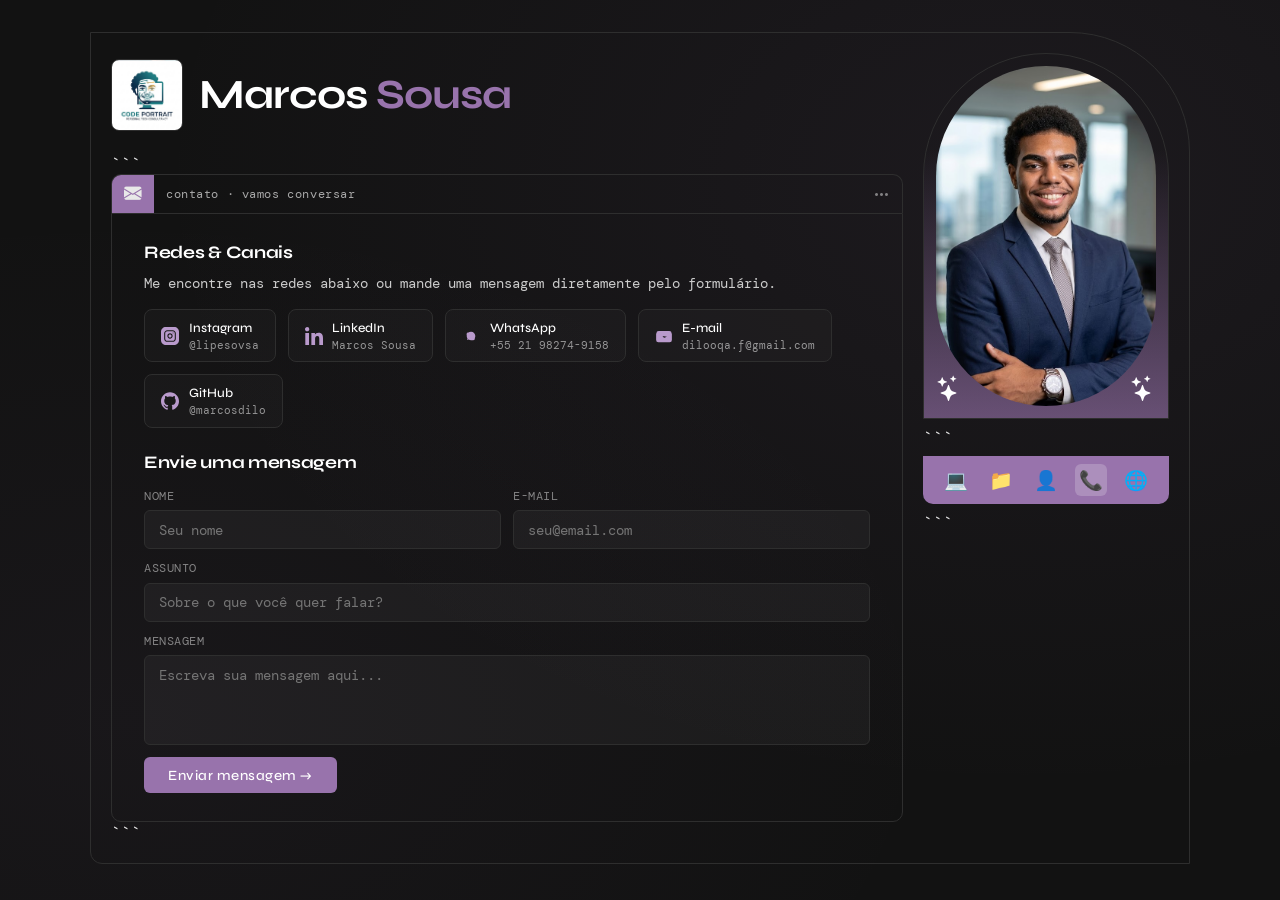
==== contato.html @ bc29604d "Atualizar o contato.html" ====
<!DOCTYPE html>

<html lang="pt-br">
<head>
  <meta charset="UTF-8">
  <meta name="viewport" content="width=device-width, initial-scale=1.0">
  <title>Marcos Sousa — Contato</title>
  <link rel="stylesheet" href="styleteste.css">
</head>
<body>

<article class="post">

  <main>
    <div class="header">
      <img src="unnamed2.jpg" alt="logo" />
      <div class="username">Marcos <span>Sousa</span></div>
    </div>

```
<div class="post-actions">
  <div class="link"><i class="bi bi-envelope-fill"></i></div>
  <div class="fecha">contato · vamos conversar</div>
  <div class="post-buttons"><i class="bi bi-three-dots"></i></div>
</div>

<div class="post-content">

  <h3>Redes &amp; Canais</h3>
  <p>Me encontre nas redes abaixo ou mande uma mensagem diretamente pelo formulário.</p>

  <div class="card-social">

    <a class="social-item" href="https://www.instagram.com/lipesovsa/" target="_blank">
      <svg viewBox="0 0 512 512" xmlns="http://www.w3.org/2000/svg">
        <path d="M301 256c0 24.852-20.148 45-45 45s-45-20.148-45-45 20.148-45 45-45 45 20.148 45 45zm0 0"/>
        <path d="M332 120H180c-33.086 0-60 26.914-60 60v152c0 33.086 26.914 60 60 60h152c33.086 0 60-26.914 60-60V180c0-33.086-26.914-60-60-60zm-76 211c-41.355 0-75-33.645-75-75s33.645-75 75-75 75 33.645 75 75-33.645 75-75 75zm86-146c-8.285 0-15-6.715-15-15s6.715-15 15-15 15 6.715 15 15-6.715 15-15 15zm0 0"/>
        <path d="M377 0H135C60.562 0 0 60.563 0 135v242c0 74.438 60.563 135 135 135h242c74.438 0 135-60.563 135-135V135C512 60.562 451.437 0 377 0zm45 332c0 49.625-40.375 90-90 90H180c-49.625 0-90-40.375-90-90V180c0-49.625 40.375-90 90-90h152c49.625 0 90 40.375 90 90zm0 0"/>
      </svg>
      <div class="social-label">
        <strong>Instagram</strong>
        <span>@lipesovsa</span>
      </div>
    </a>

    <a class="social-item" href="https://www.linkedin.com/in/marcos-sousa-701b71306" target="_blank">
      <svg viewBox="0 0 24 24" xmlns="http://www.w3.org/2000/svg">
        <path d="M23.994 24v-.001H24v-8.802c0-4.306-.927-7.623-5.961-7.623-2.42 0-4.044 1.328-4.707 2.587h-.07V7.976H8.489v16.023h4.97v-7.934c0-2.089.396-4.109 2.983-4.109 2.549 0 2.587 2.384 2.587 4.243V24zM.396 7.977h4.976V24H.396zM2.882 0C1.291 0 0 1.291 0 2.882s1.291 2.909 2.882 2.909 2.882-1.318 2.882-2.909A2.884 2.884 0 002.882 0z"/>
      </svg>
      <div class="social-label">
        <strong>LinkedIn</strong>
        <span>Marcos Sousa</span>
      </div>
    </a>

    <a class="social-item" href="https://wa.me/5521982749158" target="_blank">
      <svg viewBox="0 0 24 24" xmlns="http://www.w3.org/2000/svg">
        <path d="M12.031 6.172c-3.181 0-5.767 2.586-5.768 5.766-.001 1.298.38 2.27 1.019 3.287l-.582 2.128 2.182-.573c.978.58 1.911.928 3.145.929 3.178 0 5.767-2.587 5.768-5.766 0-3.18-2.587-5.771-5.764-5.771zm3.392 8.244c-.144.405-.837.774-1.17.824-.299.045-.677.063-1.092-.069-.252-.08-1.557-.594-2.656-1.571-.845-.752-1.365-1.631-1.527-1.91-.163-.28-.017-.432.124-.573.125-.127.28-.329.42-.494.13-.153.177-.258.265-.431.088-.171.043-.321-.021-.453-.066-.131-.588-1.417-.806-1.944-.211-.51-.43-.442-.626-.452l-.534-.007c-.183 0-.482.069-.733.344-.251.275-.959.937-.959 2.285 0 1.347.98 2.646 1.116 2.828.137.182 1.928 2.945 4.671 4.127.652.28 1.162.448 1.559.574.655.208 1.25.179 1.721.108.524-.077 1.611-.659 1.838-1.295.227-.635.227-1.181.158-1.295-.069-.115-.253-.183-.538-.325z"/>
      </svg>
      <div class="social-label">
        <strong>WhatsApp</strong>
        <span>+55 21 98274-9158</span>
      </div>
    </a>

    <a class="social-item" href="mailto:dilooqa.f@gmail.com">
      <svg xmlns="http://www.w3.org/2000/svg" viewBox="0 0 24 24">
        <path d="M1.5 8.67v8.58a3 3 0 0 0 3 3h15a3 3 0 0 0 3-3V8.67l-8.928 5.493a1.75 1.75 0 0 1-1.644 0L1.5 8.67ZM16.326 12.614 22.1 9.066V8.25a3 3 0 0 0-3-3H4.9a3 3 0 0 0-3 3v.816l5.774 3.548a3.25 3.25 0 0 0 3.052 0l1.174-.722.56.344.866.533Z"/>
      </svg>
      <div class="social-label">
        <strong>E-mail</strong>
        <span>dilooqa.f@gmail.com</span>
      </div>
    </a>

    <a class="social-item" href="https://github.com/marcosdilo" target="_blank">
      <svg viewBox="0 0 24 24" xmlns="http://www.w3.org/2000/svg">
        <path d="M12 .297c-6.63 0-12 5.373-12 12 0 5.303 3.438 9.8 8.205 11.385.6.113.82-.258.82-.577 0-.285-.01-1.04-.015-2.04-3.338.724-4.042-1.61-4.042-1.61C4.422 18.07 3.633 17.7 3.633 17.7c-1.087-.744.084-.729.084-.729 1.205.084 1.838 1.236 1.838 1.236 1.07 1.835 2.809 1.305 3.495.998.108-.776.417-1.305.76-1.605-2.665-.3-5.466-1.332-5.466-5.93 0-1.31.465-2.38 1.235-3.22-.135-.303-.54-1.523.105-3.176 0 0 1.005-.322 3.3 1.23.96-.267 1.98-.399 3-.405 1.02.006 2.04.138 3 .405 2.28-1.552 3.285-1.23 3.285-1.23.645 1.653.24 2.873.12 3.176.765.84 1.23 1.91 1.23 3.22 0 4.61-2.805 5.625-5.475 5.92.42.36.81 1.096.81 2.22 0 1.606-.015 2.896-.015 3.286 0 .315.21.69.825.57C20.565 22.092 24 17.592 24 12.297c0-6.627-5.373-12-12-12"/>
      </svg>
      <div class="social-label">
        <strong>GitHub</strong>
        <span>@marcosdilo</span>
      </div>
    </a>

  </div>

<form class="contact-form" action="https://formspree.io/f/mojkogea" method="POST">
  <h3>Envie uma mensagem</h3>

  <div class="form-row">
    <div class="form-group">
      <label>Nome</label>
      <input type="text" name="nome" placeholder="Seu nome" required>
    </div>

    <div class="form-group">
      <label>E-mail</label>
      <input type="email" name="email" placeholder="seu@email.com" required>
    </div>
  </div>

  <div class="form-group">
    <label>Assunto</label>
    <input type="text" name="assunto" placeholder="Sobre o que você quer falar?">
  </div>

  <div class="form-group">
    <label>Mensagem</label>
    <textarea name="mensagem" placeholder="Escreva sua mensagem aqui..." required></textarea>
  </div>

  <input type="hidden" name="_subject" value="Nova mensagem do site!">

  <button class="btn-send" type="submit">
    Enviar mensagem →
  </button>
</form>
  </div>

</div>
```

  </main>

  <aside>
    <div class="avatar">
      <img src="unnamed.jpg" alt="Marcos Sousa">
      <i class="bi bi-stars"></i>
      <i class="bi bi-stars"></i>
      <div class="info">Vamos conversar! 📬</div>
    </div>

```
<div class="contact">
  <a href="index.html" title="Início">💻</a>
  <a href="projetos.html" title="Projetos">📁</a>
  <a href="sobre.html" title="Sobre">👤</a>
  <a href="contato.html" class="active" title="Contato">📞</a>
  <a href="novidade.html" title="Novidades">🌐</a>
</div>
```

  </aside>

</article>

</body>
</html>
---- styleteste.css ----
@import url('https://fonts.googleapis.com/css2?family=Syne:wght@400;700;800&family=DM+Mono:ital,wght@0,400;0,500;1,400&display=swap');
@import url('https://cdn.jsdelivr.net/npm/bootstrap-icons@1.11.3/font/bootstrap-icons.min.css');

*, *::before, *::after {
  box-sizing: border-box;
}

:root {
  --acento: #9873AC;
  --acento-light: #b99acc;
  --grey: color-mix(in srgb, #121212, white 12%);
  --grey-light: color-mix(in srgb, #121212, white 20%);
  --bg: #121212;
  --text: #e8e8e8;
  --f-deco: 'Syne', sans-serif;
  --f-mono: 'DM Mono', monospace;
}

a, a:visited, a:hover {
  color: inherit;
  text-decoration: none;
}

body {
  margin: 0;
  padding: 2rem 1rem;
  display: flex;
  justify-content: center;
  align-items: flex-start;
  min-height: 100vh;
  background: var(--bg);
  background-image:
    radial-gradient(ellipse at 80% 20%, rgba(152, 115, 172, 0.08) 0%, transparent 60%),
    radial-gradient(ellipse at 10% 80%, rgba(152, 115, 172, 0.05) 0%, transparent 50%);
  color: var(--text);
  font: 1rem var(--f-mono);
}

/* ===================== LAYOUT ===================== */

.post {
  width: min(90vw, 1100px);
  height: max-content;
  margin: 0 auto;
  display: grid;
  grid-template-columns: 1fr max-content;
  gap: 1.25rem;
  border: 1px solid var(--grey);
  border-radius: 0 120px 0 12px;
  padding: 1.25rem;
  animation: fadeIn .5s ease both;
}

@keyframes fadeIn {
  from { opacity: 0; transform: translateY(16px); }
  to   { opacity: 1; transform: translateY(0); }
}

/* ===================== MAIN ===================== */

main {
  display: flex;
  flex-direction: column;
  min-width: 0;
}

.header {
  width: 100%;
  display: flex;
  align-items: center;
  gap: 1rem;
  height: 100px;
  padding: 0 1rem 1rem 0;
}

.header img {
  object-fit: cover;
  aspect-ratio: 1 / 1;
  height: 72px;
  border-radius: 8px;
  border: 1px solid var(--grey);
}

.username {
  font: 700 2.6rem var(--f-deco);
  color: white;
  letter-spacing: -1px;
  line-height: 1;
}

.username span {
  color: var(--acento);
}

/* ===================== POST ACTIONS ===================== */

.post-actions {
  width: 100%;
  display: flex;
  align-items: center;
  gap: .75rem;
  border: 1px solid var(--grey);
  border-bottom: 0;
  border-radius: 10px 10px 0 0;
  overflow: clip;
}

.post-actions .link {
  padding: .5rem .75rem;
  background: var(--acento);
  display: flex;
  align-items: center;
  font-size: 1.1rem;
}

.post-actions .fecha {
  flex-grow: 1;
  font: .72rem var(--f-mono);
  opacity: .7;
  letter-spacing: .05em;
}

.post-actions .post-buttons {
  padding: 0 .75rem;
  font-size: 1rem;
  opacity: .5;
}

/* ===================== POST CONTENT ===================== */

.post-content {
  border: 1px solid var(--grey);
  text-align: justify;
  line-height: 160%;
  padding: 1.75rem 2rem;
  flex: 1;
  border-radius: 0 0 10px 10px;
  font-size: .9rem;
  color: #ccc;
}

.post-content p {
  margin: 0 0 1em;
}

.post-content h3 {
  font: 700 1.1rem var(--f-deco);
  color: white;
  margin: 1.5em 0 .5em;
  letter-spacing: -.3px;
}

.post-content h3:first-child {
  margin-top: 0;
}

/* ===================== ASIDE ===================== */

aside {
  display: grid;
  justify-content: center;
  align-content: start;
  gap: .5rem;
}

/* ===================== AVATAR ===================== */

.avatar {
  --avw: 220px;
  --avh: 340px;
  overflow: clip;
  width: max-content;
  height: max-content;
  border-radius: 200px 200px 0 0;
  border: 1px solid var(--grey);
  padding: .75rem;
  position: relative;
  transition: all .5s ease-in-out;
}

.avatar::before {
  content: "";
  width: 100%;
  height: 170%;
  position: absolute;
  top: -25%;
  left: 0;
  background: linear-gradient(transparent 30%, var(--acento));
  border-radius: 200px 200px 0 0;
  transition: all .5s ease-in-out;
}

.avatar img {
  transition: all .5s ease-in-out;
  position: relative;
  object-fit: cover;
  width: var(--avw);
  height: var(--avh);
  border-radius: 200px;
  display: block;
}

.avatar .info {
  transition: all .8s ease-in-out;
  position: absolute;
  color: white;
  top: 0;
  width: var(--avw);
  height: var(--avh);
  display: flex;
  justify-content: center;
  align-items: center;
  filter: blur(10px);
  opacity: 0;
  font: 700 1rem var(--f-deco);
  text-align: center;
  padding: 1rem;
}

.avatar .bi-stars {
  transition: all .5s ease-in-out;
  position: absolute;
  font-size: 1.6rem;
  color: white;
  opacity: 1;
  z-index: 2;
}

.avatar .bi-stars:first-of-type {
  bottom: .75rem;
  right: .75rem;
}

.avatar .bi-stars:last-of-type {
  bottom: .75rem;
  left: .75rem;
}

.avatar:hover::before {
  top: -60%;
}

.avatar:hover img {
  border-radius: 200px 200px 0 0;
  filter: brightness(15%);
}

.avatar:hover .info {
  opacity: 1;
  filter: blur(0);
}

.avatar:hover .bi-stars {
  opacity: 0;
}

/* ===================== CONTACT NAV ===================== */

.contact {
  width: 100%;
  background: var(--acento);
  padding: .5rem .75rem;
  color: white;
  display: flex;
  justify-content: space-around;
  border-radius: 0 0 10px 10px;
  gap: .25rem;
}

.contact a {
  transition: all .3s ease-in-out;
  font-size: 1.2rem;
  display: flex;
  align-items: center;
  justify-content: center;
  width: 32px;
  height: 32px;
  border-radius: 6px;
}

.contact a:hover {
  transform: scale(1.25);
  background: rgba(255,255,255,.15);
}

.contact a.active {
  background: rgba(255,255,255,.2);
}

/* ===================== SOCIAL CARDS (contato) ===================== */

.card-social {
  display: flex;
  flex-wrap: wrap;
  gap: .75rem;
  margin-bottom: 1.5rem;
}

.social-item {
  display: flex;
  align-items: center;
  gap: .6rem;
  padding: .6rem 1rem;
  border: 1px solid var(--grey);
  border-radius: 8px;
  font-size: .85rem;
  transition: all .3s ease;
  background: rgba(255,255,255,.02);
  text-decoration: none;
  color: var(--text);
}

.social-item:hover {
  border-color: var(--acento);
  background: rgba(152,115,172,.1);
  transform: translateY(-2px);
}

.social-item svg {
  fill: var(--acento-light);
  width: 18px;
  height: 18px;
  flex-shrink: 0;
}

.social-item .social-label {
  display: flex;
  flex-direction: column;
  gap: 2px;
}

.social-item .social-label strong {
  font: 500 .8rem var(--f-deco);
  color: white;
}

.social-item .social-label span {
  font: .7rem var(--f-mono);
  opacity: .6;
}

/* ===================== CONTACT FORM ===================== */

.contact-form {
  display: flex;
  flex-direction: column;
  gap: .75rem;
  margin-top: 1.5rem;
}

.contact-form h3 {
  font: 700 1.1rem var(--f-deco);
  color: white;
  margin: 0 0 .25rem;
}

.form-row {
  display: grid;
  grid-template-columns: 1fr 1fr;
  gap: .75rem;
}

.form-group {
  display: flex;
  flex-direction: column;
  gap: .4rem;
}

.form-group label {
  font: .72rem var(--f-mono);
  opacity: .6;
  letter-spacing: .05em;
  text-transform: uppercase;
}

.form-group input,
.form-group textarea {
  background: rgba(255,255,255,.04);
  border: 1px solid var(--grey);
  border-radius: 6px;
  padding: .6rem .85rem;
  color: white;
  font: .88rem var(--f-mono);
  outline: none;
  transition: border-color .3s;
  resize: none;
}

.form-group input:focus,
.form-group textarea:focus {
  border-color: var(--acento);
}

.form-group textarea {
  height: 90px;
}

.btn-send {
  align-self: flex-start;
  background: var(--acento);
  color: white;
  border: none;
  padding: .6rem 1.5rem;
  border-radius: 6px;
  font: 500 .88rem var(--f-deco);
  cursor: pointer;
  letter-spacing: .5px;
  transition: all .3s ease;
}

.btn-send:hover {
  background: var(--acento-light);
  transform: translateY(-1px);
}

/* ===================== SKILLS (sobre) ===================== */

.skills-grid {
  display: flex;
  flex-wrap: wrap;
  gap: .4rem;
  margin: .75rem 0 1.25rem;
}

.skill-tag {
  font: .75rem var(--f-mono);
  padding: .25rem .65rem;
  border: 1px solid var(--grey-light);
  border-radius: 4px;
  color: var(--acento-light);
  background: rgba(152,115,172,.07);
  letter-spacing: .03em;
}

.timeline {
  position: relative;
  padding-left: 1.25rem;
  margin: .5rem 0 1.25rem;
}

.timeline::before {
  content: "";
  position: absolute;
  left: 0;
  top: 6px;
  bottom: 6px;
  width: 1px;
  background: linear-gradient(var(--acento), transparent);
}

.timeline-item {
  position: relative;
  margin-bottom: 1rem;
}

.timeline-item::before {
  content: "";
  position: absolute;
  left: -1.4rem;
  top: 6px;
  width: 6px;
  height: 6px;
  border-radius: 50%;
  background: var(--acento);
}

.timeline-item .year {
  font: 500 .72rem var(--f-mono);
  color: var(--acento-light);
  letter-spacing: .08em;
  margin-bottom: .2rem;
}

.timeline-item p {
  margin: 0;
  font-size: .88rem;
  line-height: 150%;
}

/* ===================== PROJECTS (projetos) ===================== */

.projects-grid {
  display: grid;
  grid-template-columns: repeat(auto-fill, minmax(220px, 1fr));
  gap: 1rem;
  margin-top: .5rem;
}

.project-card {
  border: 1px solid var(--grey);
  border-radius: 10px;
  padding: 1rem;
  background: rgba(255,255,255,.02);
  display: flex;
  flex-direction: column;
  gap: .5rem;
  transition: all .3s ease;
}

.project-card:hover {
  border-color: var(--acento);
  background: rgba(152,115,172,.06);
  transform: translateY(-3px);
}

.project-card .proj-icon {
  font-size: 1.5rem;
}

.project-card .proj-title {
  font: 700 .95rem var(--f-deco);
  color: white;
}

.project-card .proj-desc {
  font-size: .8rem;
  line-height: 150%;
  opacity: .7;
  flex: 1;
}

.project-card .proj-tags {
  display: flex;
  flex-wrap: wrap;
  gap: .3rem;
  margin-top: .25rem;
}

.project-card .proj-tag {
  font: .68rem var(--f-mono);
  padding: .15rem .45rem;
  border-radius: 3px;
  background: rgba(152,115,172,.15);
  color: var(--acento-light);
}

/* ===================== NOTÍCIAS ===================== */

.noticia {
  border-bottom: 1px solid var(--grey);
  padding: 1rem 0;
  transition: background .3s;
}

.noticia:last-child {
  border-bottom: 0;
  padding-bottom: 0;
}

.noticia .noticia-tag {
  display: inline-block;
  font: .68rem var(--f-mono);
  text-transform: uppercase;
  letter-spacing: .08em;
  color: var(--acento-light);
  margin-bottom: .4rem;
}

.noticia h4 {
  font: 700 1rem var(--f-deco);
  color: white;
  margin: 0 0 .35rem;
  line-height: 1.3;
}

.noticia p {
  font-size: .85rem;
  line-height: 155%;
  opacity: .75;
  margin: 0;
}

.noticia .noticia-date {
  font: .7rem var(--f-mono);
  opacity: .45;
  margin-top: .4rem;
}

/* ===================== RESPONSIVE ===================== */

@media (max-width: 700px) {
  .post {
    grid-template-columns: 1fr;
    border-radius: 12px;
  }

  aside {
    order: -1;
    grid-template-columns: auto 1fr;
    align-items: start;
  }

  .avatar {
    --avw: 100px;
    --avh: 150px;
  }

  .form-row {
    grid-template-columns: 1fr;
  }

  .projects-grid {
    grid-template-columns: 1fr;
  }
}
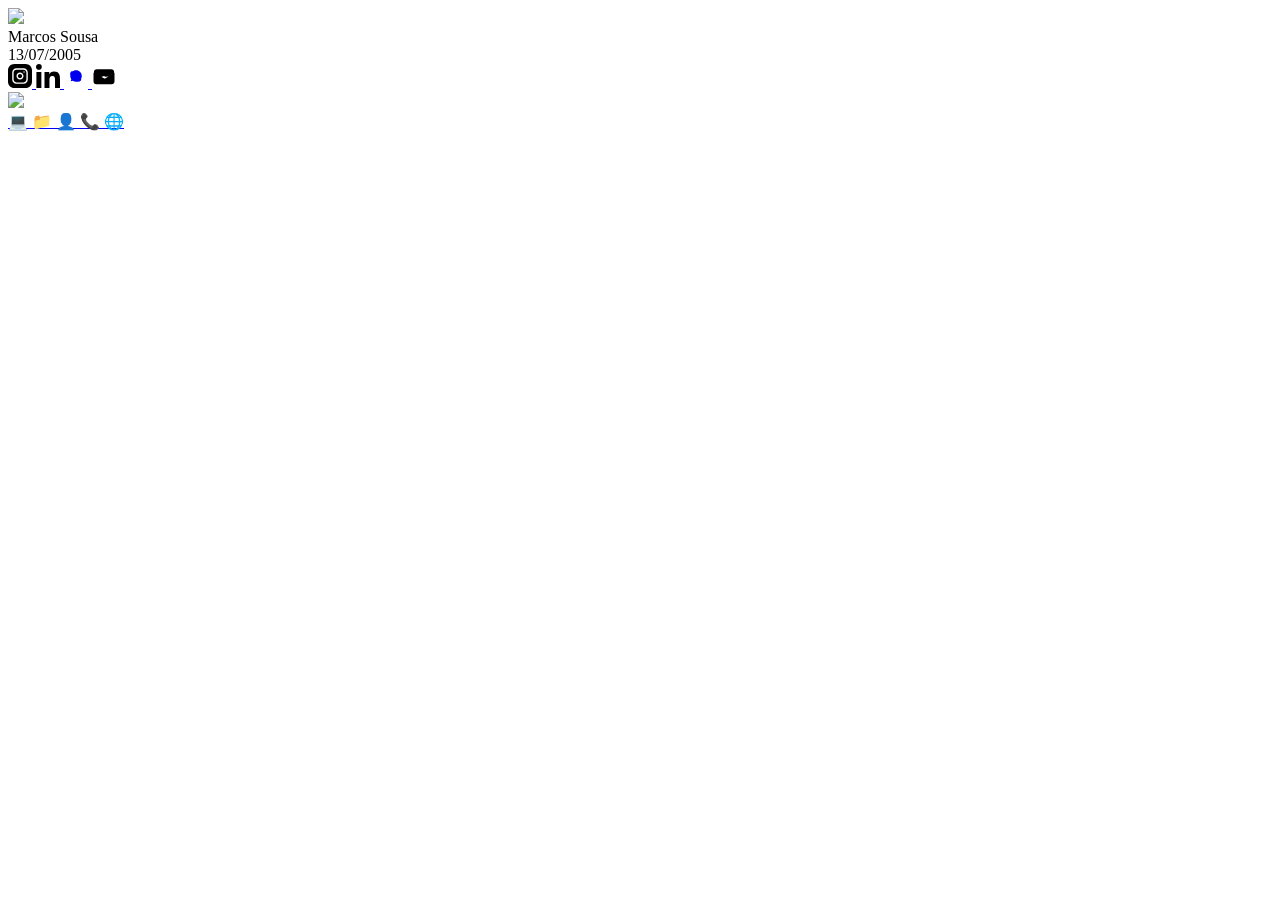
==== commit 633242bf: "Atualizar o contato.html" ====
--- a/contato.html
+++ b/contato.html
@@ -2,148 +2,73 @@
 
 <html lang="pt-br">
 <head>
-  <meta charset="UTF-8">
-  <meta name="viewport" content="width=device-width, initial-scale=1.0">
-  <title>Marcos Sousa — Contato</title>
-  <link rel="stylesheet" href="styleteste.css">
+    <meta charset="UTF-8">
+    <title>marcos sousa</title>
+    <link rel="stylesheet" href="../css/styleteste.css">
 </head>
 <body>
-
 <article class="post">
-
-  <main>
-    <div class="header">
-      <img src="unnamed2.jpg" alt="logo" />
-      <div class="username">Marcos <span>Sousa</span></div>
-    </div>
-
-```
-<div class="post-actions">
-  <div class="link"><i class="bi bi-envelope-fill"></i></div>
-  <div class="fecha">contato · vamos conversar</div>
-  <div class="post-buttons"><i class="bi bi-three-dots"></i></div>
-</div>
-
-<div class="post-content">
-
-  <h3>Redes &amp; Canais</h3>
-  <p>Me encontre nas redes abaixo ou mande uma mensagem diretamente pelo formulário.</p>
-
-  <div class="card-social">
-
-    <a class="social-item" href="https://www.instagram.com/lipesovsa/" target="_blank">
-      <svg viewBox="0 0 512 512" xmlns="http://www.w3.org/2000/svg">
-        <path d="M301 256c0 24.852-20.148 45-45 45s-45-20.148-45-45 20.148-45 45-45 45 20.148 45 45zm0 0"/>
-        <path d="M332 120H180c-33.086 0-60 26.914-60 60v152c0 33.086 26.914 60 60 60h152c33.086 0 60-26.914 60-60V180c0-33.086-26.914-60-60-60zm-76 211c-41.355 0-75-33.645-75-75s33.645-75 75-75 75 33.645 75 75-33.645 75-75 75zm86-146c-8.285 0-15-6.715-15-15s6.715-15 15-15 15 6.715 15 15-6.715 15-15 15zm0 0"/>
-        <path d="M377 0H135C60.562 0 0 60.563 0 135v242c0 74.438 60.563 135 135 135h242c74.438 0 135-60.563 135-135V135C512 60.562 451.437 0 377 0zm45 332c0 49.625-40.375 90-90 90H180c-49.625 0-90-40.375-90-90V180c0-49.625 40.375-90 90-90h152c49.625 0 90 40.375 90 90zm0 0"/>
-      </svg>
-      <div class="social-label">
-        <strong>Instagram</strong>
-        <span>@lipesovsa</span>
-      </div>
-    </a>
-
-    <a class="social-item" href="https://www.linkedin.com/in/marcos-sousa-701b71306" target="_blank">
-      <svg viewBox="0 0 24 24" xmlns="http://www.w3.org/2000/svg">
-        <path d="M23.994 24v-.001H24v-8.802c0-4.306-.927-7.623-5.961-7.623-2.42 0-4.044 1.328-4.707 2.587h-.07V7.976H8.489v16.023h4.97v-7.934c0-2.089.396-4.109 2.983-4.109 2.549 0 2.587 2.384 2.587 4.243V24zM.396 7.977h4.976V24H.396zM2.882 0C1.291 0 0 1.291 0 2.882s1.291 2.909 2.882 2.909 2.882-1.318 2.882-2.909A2.884 2.884 0 002.882 0z"/>
-      </svg>
-      <div class="social-label">
-        <strong>LinkedIn</strong>
-        <span>Marcos Sousa</span>
-      </div>
-    </a>
-
-    <a class="social-item" href="https://wa.me/5521982749158" target="_blank">
-      <svg viewBox="0 0 24 24" xmlns="http://www.w3.org/2000/svg">
-        <path d="M12.031 6.172c-3.181 0-5.767 2.586-5.768 5.766-.001 1.298.38 2.27 1.019 3.287l-.582 2.128 2.182-.573c.978.58 1.911.928 3.145.929 3.178 0 5.767-2.587 5.768-5.766 0-3.18-2.587-5.771-5.764-5.771zm3.392 8.244c-.144.405-.837.774-1.17.824-.299.045-.677.063-1.092-.069-.252-.08-1.557-.594-2.656-1.571-.845-.752-1.365-1.631-1.527-1.91-.163-.28-.017-.432.124-.573.125-.127.28-.329.42-.494.13-.153.177-.258.265-.431.088-.171.043-.321-.021-.453-.066-.131-.588-1.417-.806-1.944-.211-.51-.43-.442-.626-.452l-.534-.007c-.183 0-.482.069-.733.344-.251.275-.959.937-.959 2.285 0 1.347.98 2.646 1.116 2.828.137.182 1.928 2.945 4.671 4.127.652.28 1.162.448 1.559.574.655.208 1.25.179 1.721.108.524-.077 1.611-.659 1.838-1.295.227-.635.227-1.181.158-1.295-.069-.115-.253-.183-.538-.325z"/>
-      </svg>
-      <div class="social-label">
-        <strong>WhatsApp</strong>
-        <span>+55 21 98274-9158</span>
-      </div>
-    </a>
-
-    <a class="social-item" href="mailto:dilooqa.f@gmail.com">
-      <svg xmlns="http://www.w3.org/2000/svg" viewBox="0 0 24 24">
-        <path d="M1.5 8.67v8.58a3 3 0 0 0 3 3h15a3 3 0 0 0 3-3V8.67l-8.928 5.493a1.75 1.75 0 0 1-1.644 0L1.5 8.67ZM16.326 12.614 22.1 9.066V8.25a3 3 0 0 0-3-3H4.9a3 3 0 0 0-3 3v.816l5.774 3.548a3.25 3.25 0 0 0 3.052 0l1.174-.722.56.344.866.533Z"/>
-      </svg>
-      <div class="social-label">
-        <strong>E-mail</strong>
-        <span>dilooqa.f@gmail.com</span>
-      </div>
-    </a>
-
-    <a class="social-item" href="https://github.com/marcosdilo" target="_blank">
-      <svg viewBox="0 0 24 24" xmlns="http://www.w3.org/2000/svg">
-        <path d="M12 .297c-6.63 0-12 5.373-12 12 0 5.303 3.438 9.8 8.205 11.385.6.113.82-.258.82-.577 0-.285-.01-1.04-.015-2.04-3.338.724-4.042-1.61-4.042-1.61C4.422 18.07 3.633 17.7 3.633 17.7c-1.087-.744.084-.729.084-.729 1.205.084 1.838 1.236 1.838 1.236 1.07 1.835 2.809 1.305 3.495.998.108-.776.417-1.305.76-1.605-2.665-.3-5.466-1.332-5.466-5.93 0-1.31.465-2.38 1.235-3.22-.135-.303-.54-1.523.105-3.176 0 0 1.005-.322 3.3 1.23.96-.267 1.98-.399 3-.405 1.02.006 2.04.138 3 .405 2.28-1.552 3.285-1.23 3.285-1.23.645 1.653.24 2.873.12 3.176.765.84 1.23 1.91 1.23 3.22 0 4.61-2.805 5.625-5.475 5.92.42.36.81 1.096.81 2.22 0 1.606-.015 2.896-.015 3.286 0 .315.21.69.825.57C20.565 22.092 24 17.592 24 12.297c0-6.627-5.373-12-12-12"/>
-      </svg>
-      <div class="social-label">
-        <strong>GitHub</strong>
-        <span>@marcosdilo</span>
-      </div>
-    </a>
-
-  </div>
-
-<form class="contact-form" action="https://formspree.io/f/mojkogea" method="POST">
-  <h3>Envie uma mensagem</h3>
-
-  <div class="form-row">
-    <div class="form-group">
-      <label>Nome</label>
-      <input type="text" name="nome" placeholder="Seu nome" required>
-    </div>
-
-    <div class="form-group">
-      <label>E-mail</label>
-      <input type="email" name="email" placeholder="seu@email.com" required>
-    </div>
-  </div>
-
-  <div class="form-group">
-    <label>Assunto</label>
-    <input type="text" name="assunto" placeholder="Sobre o que você quer falar?">
-  </div>
-
-  <div class="form-group">
-    <label>Mensagem</label>
-    <textarea name="mensagem" placeholder="Escreva sua mensagem aqui..." required></textarea>
-  </div>
-
-  <input type="hidden" name="_subject" value="Nova mensagem do site!">
-
-  <button class="btn-send" type="submit">
-    Enviar mensagem →
-  </button>
-</form>
-  </div>
-
-</div>
-```
-
-  </main>
-
-  <aside>
-    <div class="avatar">
-      <img src="unnamed.jpg" alt="Marcos Sousa">
-      <i class="bi bi-stars"></i>
-      <i class="bi bi-stars"></i>
-      <div class="info">Vamos conversar! 📬</div>
-    </div>
-
-```
-<div class="contact">
-  <a href="index.html" title="Início">💻</a>
-  <a href="projetos.html" title="Projetos">📁</a>
-  <a href="sobre.html" title="Sobre">👤</a>
-  <a href="contato.html" class="active" title="Contato">📞</a>
-  <a href="novidade.html" title="Novidades">🌐</a>
-</div>
-```
-
-  </aside>
-
+    <main>
+        <div class="header">
+            <img src="../imagens/unnamed2.jpg" />
+            <div class="username">
+                Marcos Sousa
+            </div>
+        </div>
+        <div class="post-actions">
+            <div class="link">
+                <i class="bi bi-link-45deg"></i>
+            </div>
+            <div class="fecha">
+                13/07/2005
+            </div>
+            <div class="post-buttons">
+                <i class="bi bi-x-square"></i>
+            </div>
+        </div>
+        <div class="post-content">
+            <div class="card-social">
+                <a href="https://www.instagram.com/lipesovsa/" target="_blank">
+                    <svg viewBox="0 0 512 512" xmlns="http://www.w3.org/2000/svg" width="24">
+                        <path d="M301 256c0 24.852-20.148 45-45 45s-45-20.148-45-45 20.148-45 45-45 45 20.148 45 45zm0 0" />
+                        <path d="M332 120H180c-33.086 0-60 26.914-60 60v152c0 33.086 26.914 60 60 60h152c33.086 0 60-26.914 60-60V180c0-33.086-26.914-60-60-60zm-76 211c-41.355 0-75-33.645-75-75s33.645-75 75-75 75 33.645 75 75-33.645 75-75 75zm86-146c-8.285 0-15-6.715-15-15s6.715-15 15-15 15 6.715 15 15-6.715 15-15 15zm0 0" />
+                        <path d="M377 0H135C60.562 0 0 60.563 0 135v242c0 74.438 60.563 135 135 135h242c74.438 0 135-60.563 135-135V135C512 60.562 451.437 0 377 0zm45 332c0 49.625-40.375 90-90 90H180c-49.625 0-90-40.375-90-90V180c0-49.625 40.375-90 90-90h152c49.625 0 90 40.375 90 90zm0 0" />
+                    </svg>
+                </a>
+                <a href="https://www.linkedin.com/in/marcos-sousa-701b71306" target="_blank">
+                    <svg viewBox="0 0 24 24" xmlns="http://www.w3.org/2000/svg" width="24">
+                        <path d="M23.994 24v-.001H24v-8.802c0-4.306-.927-7.623-5.961-7.623-2.42 0-4.044 1.328-4.707 2.587h-.07V7.976H8.489v16.023h4.97v-7.934c0-2.089.396-4.109 2.983-4.109 2.549 0 2.587 2.384 2.587 4.243V24zM.396 7.977h4.976V24H.396zM2.882 0C1.291 0 0 1.291 0 2.882s1.291 2.909 2.882 2.909 2.882-1.318 2.882-2.909A2.884 2.884 0 002.882 0z" />
+                    </svg>
+                </a>
+                <a href="https://wa.me/5521982749158" target="_blank">
+                    <svg viewBox="0 0 24 24" xmlns="http://www.w3.org/2000/svg" width="24">
+                        <path fill="currentColor" d="M12.031 6.172c-3.181 0-5.767 2.586-5.768 5.766-.001 1.298.38 2.27 1.019 3.287l-.582 2.128 2.182-.573c.978.58 1.911.928 3.145.929 3.178 0 5.767-2.587 5.768-5.766 0-3.18-2.587-5.771-5.764-5.771zm3.392 8.244c-.144.405-.837.774-1.17.824-.299.045-.677.063-1.092-.069-.252-.08-1.557-.594-2.656-1.571-.845-.752-1.365-1.631-1.527-1.91-.163-.28-.017-.432.124-.573.125-.127.28-.329.42-.494.13-.153.177-.258.265-.431.088-.171.043-.321-.021-.453-.066-.131-.588-1.417-.806-1.944-.211-.51-.43-.442-.626-.452l-.534-.007c-.183 0-.482.069-.733.344-.251.275-.959.937-.959 2.285 0 1.347.98 2.646 1.116 2.828.137.182 1.928 2.945 4.671 4.127.652.28 1.162.448 1.559.574.655.208 1.25.179 1.721.108.524-.077 1.611-.659 1.838-1.295.227-.635.227-1.181.158-1.295-.069-.115-.253-.183-.538-.325z"/>
+                    </svg>
+                </a>
+                <a href="mailto:dilooqa.f@gmail.com">
+                    <svg xmlns="http://www.w3.org/2000/svg" viewBox="0 0 24 24" width="24">
+                        <path d="M1.5 8.67v8.58a3 3 0 0 0 3 3h15a3 3 0 0 0 3-3V8.67l-8.928 5.493a1.75 1.75 0 0 1-1.644 0L1.5 8.67ZM16.326 12.614 22.1 9.066V8.25a3 3 0 0 0-3-3H4.9a3 3 0 0 0-3 3v.816l5.774 3.548a3.25 3.25 0 0 0 3.052 0l1.174-.722.56.344.866.533Z"/>
+                    </svg>
+                </a>
+            </div>
+        </div>
+    </main>
+    <aside>
+        <div class="avatar">
+            <img src="../imagens/unnamed.jpg">
+            <i class="bi bi-stars"></i>
+            <i class="bi bi-stars"></i>
+            <div class="info">
+            </div>
+        </div>
+        <div class="contact">
+            <a href="../index.html"> &#128187 </a>
+            <a href="projetos.html"> &#x1F4C1 </a>
+            <a href="sobre.html"> &#128100 </a>
+            <a href="contato.html"> &#128222 </a>
+            <a href="novidade.html"> &#127760 </a>
+        </div>
+    </aside>
 </article>
-
 </body>
 </html>
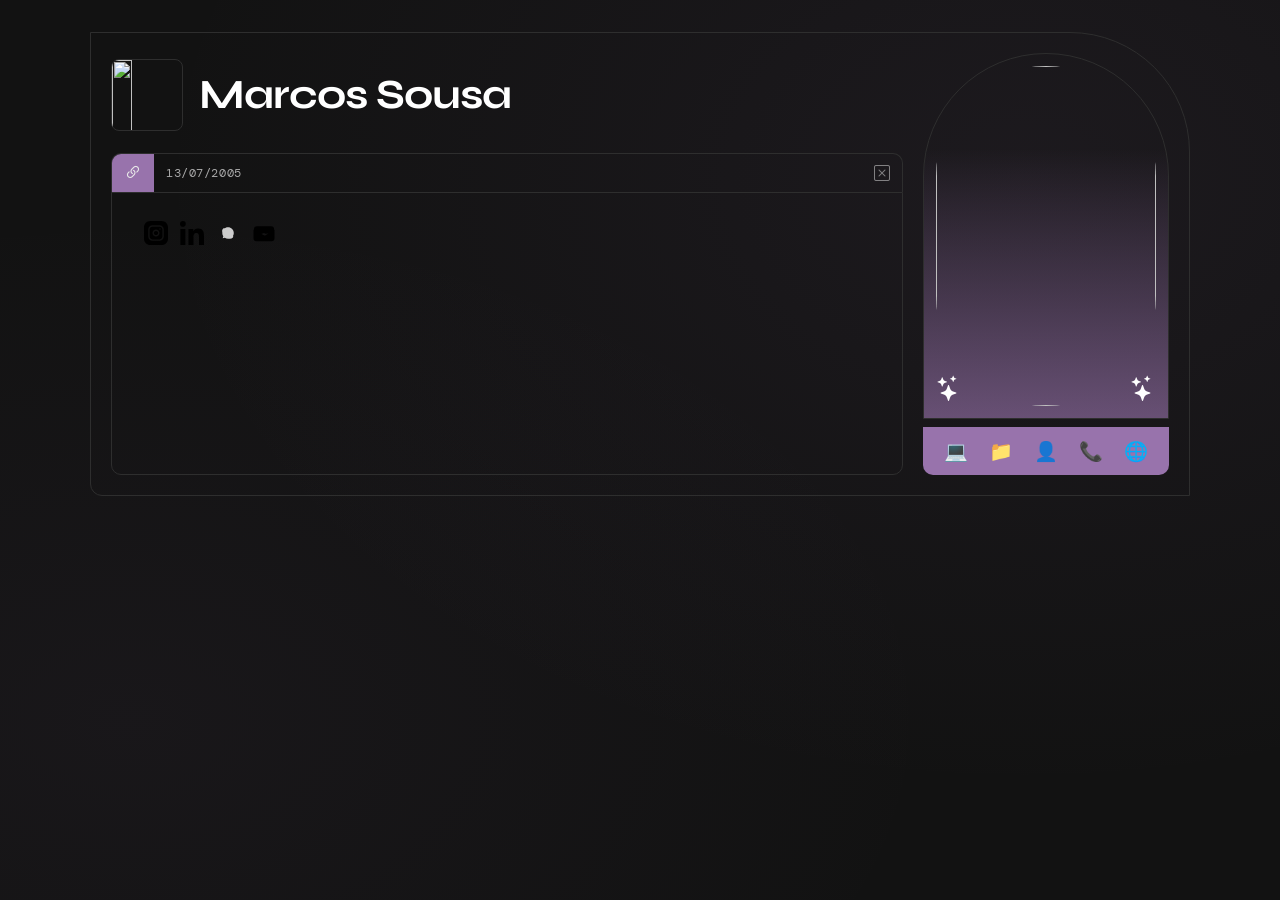
==== commit b6fc000b: "Atualizar o contato.html" ====
--- a/contato.html
+++ b/contato.html
@@ -4,7 +4,7 @@
 <head>
     <meta charset="UTF-8">
     <title>marcos sousa</title>
-    <link rel="stylesheet" href="../css/styleteste.css">
+    <link rel="stylesheet" href="styleteste.css">
 </head>
 <body>
 <article class="post">
@@ -62,7 +62,7 @@
             </div>
         </div>
         <div class="contact">
-            <a href="../index.html"> &#128187 </a>
+            <a href="index.html"> &#128187 </a>
             <a href="projetos.html"> &#x1F4C1 </a>
             <a href="sobre.html"> &#128100 </a>
             <a href="contato.html"> &#128222 </a>
--- a/styleteste.css
+++ b/styleteste.css
@@ -0,0 +1,596 @@
+
+@import url('https://fonts.googleapis.com/css2?family=Syne:wght@400;700;800&family=DM+Mono:ital,wght@0,400;0,500;1,400&display=swap');
+@import url('https://cdn.jsdelivr.net/npm/bootstrap-icons@1.11.3/font/bootstrap-icons.min.css');
+
+*, *::before, *::after {
+  box-sizing: border-box;
+}
+
+:root {
+  --acento: #9873AC;
+  --acento-light: #b99acc;
+  --grey: color-mix(in srgb, #121212, white 12%);
+  --grey-light: color-mix(in srgb, #121212, white 20%);
+  --bg: #121212;
+  --text: #e8e8e8;
+  --f-deco: 'Syne', sans-serif;
+  --f-mono: 'DM Mono', monospace;
+}
+
+a, a:visited, a:hover {
+  color: inherit;
+  text-decoration: none;
+}
+
+body {
+  margin: 0;
+  padding: 2rem 1rem;
+  display: flex;
+  justify-content: center;
+  align-items: flex-start;
+  min-height: 100vh;
+  background: var(--bg);
+  background-image:
+    radial-gradient(ellipse at 80% 20%, rgba(152, 115, 172, 0.08) 0%, transparent 60%),
+    radial-gradient(ellipse at 10% 80%, rgba(152, 115, 172, 0.05) 0%, transparent 50%);
+  color: var(--text);
+  font: 1rem var(--f-mono);
+}
+
+
+.post {
+  width: min(90vw, 1100px);
+  height: max-content;
+  margin: 0 auto;
+  display: grid;
+  grid-template-columns: 1fr max-content;
+  gap: 1.25rem;
+  border: 1px solid var(--grey);
+  border-radius: 0 120px 0 12px;
+  padding: 1.25rem;
+  animation: fadeIn .5s ease both;
+}
+
+@keyframes fadeIn {
+  from { opacity: 0; transform: translateY(16px); }
+  to   { opacity: 1; transform: translateY(0); }
+}
+
+
+main {
+  display: flex;
+  flex-direction: column;
+  min-width: 0;
+}
+
+.header {
+  width: 100%;
+  display: flex;
+  align-items: center;
+  gap: 1rem;
+  height: 100px;
+  padding: 0 1rem 1rem 0;
+}
+
+.header img {
+  object-fit: cover;
+  aspect-ratio: 1 / 1;
+  height: 72px;
+  border-radius: 8px;
+  border: 1px solid var(--grey);
+}
+
+.username {
+  font: 700 2.6rem var(--f-deco);
+  color: white;
+  letter-spacing: -1px;
+  line-height: 1;
+}
+
+.username span {
+  color: var(--acento);
+}
+
+
+.post-actions {
+  width: 100%;
+  display: flex;
+  align-items: center;
+  gap: .75rem;
+  border: 1px solid var(--grey);
+  border-bottom: 0;
+  border-radius: 10px 10px 0 0;
+  overflow: clip;
+}
+
+.post-actions .link {
+  padding: .5rem .75rem;
+  background: var(--acento);
+  display: flex;
+  align-items: center;
+  font-size: 1.1rem;
+}
+
+.post-actions .fecha {
+  flex-grow: 1;
+  font: .72rem var(--f-mono);
+  opacity: .7;
+  letter-spacing: .05em;
+}
+
+.post-actions .post-buttons {
+  padding: 0 .75rem;
+  font-size: 1rem;
+  opacity: .5;
+}
+
+
+.post-content {
+  border: 1px solid var(--grey);
+  text-align: justify;
+  line-height: 160%;
+  padding: 1.75rem 2rem;
+  flex: 1;
+  border-radius: 0 0 10px 10px;
+  font-size: .9rem;
+  color: #ccc;
+}
+
+.post-content p {
+  margin: 0 0 1em;
+}
+
+.post-content h3 {
+  font: 700 1.1rem var(--f-deco);
+  color: white;
+  margin: 1.5em 0 .5em;
+  letter-spacing: -.3px;
+}
+
+.post-content h3:first-child {
+  margin-top: 0;
+}
+
+
+aside {
+  display: grid;
+  justify-content: center;
+  align-content: start;
+  gap: .5rem;
+}
+
+
+.avatar {
+  --avw: 220px;
+  --avh: 340px;
+  overflow: clip;
+  width: max-content;
+  height: max-content;
+  border-radius: 200px 200px 0 0;
+  border: 1px solid var(--grey);
+  padding: .75rem;
+  position: relative;
+  transition: all .5s ease-in-out;
+}
+
+.avatar::before {
+  content: "";
+  width: 100%;
+  height: 170%;
+  position: absolute;
+  top: -25%;
+  left: 0;
+  background: linear-gradient(transparent 30%, var(--acento));
+  border-radius: 200px 200px 0 0;
+  transition: all .5s ease-in-out;
+}
+
+.avatar img {
+  transition: all .5s ease-in-out;
+  position: relative;
+  object-fit: cover;
+  width: var(--avw);
+  height: var(--avh);
+  border-radius: 200px;
+  display: block;
+}
+
+.avatar .info {
+  transition: all .8s ease-in-out;
+  position: absolute;
+  color: white;
+  top: 0;
+  width: var(--avw);
+  height: var(--avh);
+  display: flex;
+  justify-content: center;
+  align-items: center;
+  filter: blur(10px);
+  opacity: 0;
+  font: 700 1rem var(--f-deco);
+  text-align: center;
+  padding: 1rem;
+}
+
+.avatar .bi-stars {
+  transition: all .5s ease-in-out;
+  position: absolute;
+  font-size: 1.6rem;
+  color: white;
+  opacity: 1;
+  z-index: 2;
+}
+
+.avatar .bi-stars:first-of-type {
+  bottom: .75rem;
+  right: .75rem;
+}
+
+.avatar .bi-stars:last-of-type {
+  bottom: .75rem;
+  left: .75rem;
+}
+
+.avatar:hover::before {
+  top: -60%;
+}
+
+.avatar:hover img {
+  border-radius: 200px 200px 0 0;
+  filter: brightness(15%);
+}
+
+.avatar:hover .info {
+  opacity: 1;
+  filter: blur(0);
+}
+
+.avatar:hover .bi-stars {
+  opacity: 0;
+}
+
+
+
+.contact {
+  width: 100%;
+  background: var(--acento);
+  padding: .5rem .75rem;
+  color: white;
+  display: flex;
+  justify-content: space-around;
+  border-radius: 0 0 10px 10px;
+  gap: .25rem;
+}
+
+.contact a {
+  transition: all .3s ease-in-out;
+  font-size: 1.2rem;
+  display: flex;
+  align-items: center;
+  justify-content: center;
+  width: 32px;
+  height: 32px;
+  border-radius: 6px;
+}
+
+.contact a:hover {
+  transform: scale(1.25);
+  background: rgba(255,255,255,.15);
+}
+
+.contact a.active {
+  background: rgba(255,255,255,.2);
+}
+
+
+.card-social {
+  display: flex;
+  flex-wrap: wrap;
+  gap: .75rem;
+  margin-bottom: 1.5rem;
+}
+
+.social-item {
+  display: flex;
+  align-items: center;
+  gap: .6rem;
+  padding: .6rem 1rem;
+  border: 1px solid var(--grey);
+  border-radius: 8px;
+  font-size: .85rem;
+  transition: all .3s ease;
+  background: rgba(255,255,255,.02);
+  text-decoration: none;
+  color: var(--text);
+}
+
+.social-item:hover {
+  border-color: var(--acento);
+  background: rgba(152,115,172,.1);
+  transform: translateY(-2px);
+}
+
+.social-item svg {
+  fill: var(--acento-light);
+  width: 18px;
+  height: 18px;
+  flex-shrink: 0;
+}
+
+.social-item .social-label {
+  display: flex;
+  flex-direction: column;
+  gap: 2px;
+}
+
+.social-item .social-label strong {
+  font: 500 .8rem var(--f-deco);
+  color: white;
+}
+
+.social-item .social-label span {
+  font: .7rem var(--f-mono);
+  opacity: .6;
+}
+
+.contact-form {
+  display: flex;
+  flex-direction: column;
+  gap: .75rem;
+  margin-top: 1.5rem;
+}
+
+.contact-form h3 {
+  font: 700 1.1rem var(--f-deco);
+  color: white;
+  margin: 0 0 .25rem;
+}
+
+.form-row {
+  display: grid;
+  grid-template-columns: 1fr 1fr;
+  gap: .75rem;
+}
+
+.form-group {
+  display: flex;
+  flex-direction: column;
+  gap: .4rem;
+}
+
+.form-group label {
+  font: .72rem var(--f-mono);
+  opacity: .6;
+  letter-spacing: .05em;
+  text-transform: uppercase;
+}
+
+.form-group input,
+.form-group textarea {
+  background: rgba(255,255,255,.04);
+  border: 1px solid var(--grey);
+  border-radius: 6px;
+  padding: .6rem .85rem;
+  color: white;
+  font: .88rem var(--f-mono);
+  outline: none;
+  transition: border-color .3s;
+  resize: none;
+}
+
+.form-group input:focus,
+.form-group textarea:focus {
+  border-color: var(--acento);
+}
+
+.form-group textarea {
+  height: 90px;
+}
+
+.btn-send {
+  align-self: flex-start;
+  background: var(--acento);
+  color: white;
+  border: none;
+  padding: .6rem 1.5rem;
+  border-radius: 6px;
+  font: 500 .88rem var(--f-deco);
+  cursor: pointer;
+  letter-spacing: .5px;
+  transition: all .3s ease;
+}
+
+.btn-send:hover {
+  background: var(--acento-light);
+  transform: translateY(-1px);
+}
+
+
+
+.skills-grid {
+  display: flex;
+  flex-wrap: wrap;
+  gap: .4rem;
+  margin: .75rem 0 1.25rem;
+}
+
+.skill-tag {
+  font: .75rem var(--f-mono);
+  padding: .25rem .65rem;
+  border: 1px solid var(--grey-light);
+  border-radius: 4px;
+  color: var(--acento-light);
+  background: rgba(152,115,172,.07);
+  letter-spacing: .03em;
+}
+
+.timeline {
+  position: relative;
+  padding-left: 1.25rem;
+  margin: .5rem 0 1.25rem;
+}
+
+.timeline::before {
+  content: "";
+  position: absolute;
+  left: 0;
+  top: 6px;
+  bottom: 6px;
+  width: 1px;
+  background: linear-gradient(var(--acento), transparent);
+}
+
+.timeline-item {
+  position: relative;
+  margin-bottom: 1rem;
+}
+
+.timeline-item::before {
+  content: "";
+  position: absolute;
+  left: -1.4rem;
+  top: 6px;
+  width: 6px;
+  height: 6px;
+  border-radius: 50%;
+  background: var(--acento);
+}
+
+.timeline-item .year {
+  font: 500 .72rem var(--f-mono);
+  color: var(--acento-light);
+  letter-spacing: .08em;
+  margin-bottom: .2rem;
+}
+
+.timeline-item p {
+  margin: 0;
+  font-size: .88rem;
+  line-height: 150%;
+}
+
+
+
+.projects-grid {
+  display: grid;
+  grid-template-columns: repeat(auto-fill, minmax(220px, 1fr));
+  gap: 1rem;
+  margin-top: .5rem;
+}
+
+.project-card {
+  border: 1px solid var(--grey);
+  border-radius: 10px;
+  padding: 1rem;
+  background: rgba(255,255,255,.02);
+  display: flex;
+  flex-direction: column;
+  gap: .5rem;
+  transition: all .3s ease;
+}
+
+.project-card:hover {
+  border-color: var(--acento);
+  background: rgba(152,115,172,.06);
+  transform: translateY(-3px);
+}
+
+.project-card .proj-icon {
+  font-size: 1.5rem;
+}
+
+.project-card .proj-title {
+  font: 700 .95rem var(--f-deco);
+  color: white;
+}
+
+.project-card .proj-desc {
+  font-size: .8rem;
+  line-height: 150%;
+  opacity: .7;
+  flex: 1;
+}
+
+.project-card .proj-tags {
+  display: flex;
+  flex-wrap: wrap;
+  gap: .3rem;
+  margin-top: .25rem;
+}
+
+.project-card .proj-tag {
+  font: .68rem var(--f-mono);
+  padding: .15rem .45rem;
+  border-radius: 3px;
+  background: rgba(152,115,172,.15);
+  color: var(--acento-light);
+}
+
+
+
+.noticia {
+  border-bottom: 1px solid var(--grey);
+  padding: 1rem 0;
+  transition: background .3s;
+}
+
+.noticia:last-child {
+  border-bottom: 0;
+  padding-bottom: 0;
+}
+
+.noticia .noticia-tag {
+  display: inline-block;
+  font: .68rem var(--f-mono);
+  text-transform: uppercase;
+  letter-spacing: .08em;
+  color: var(--acento-light);
+  margin-bottom: .4rem;
+}
+
+.noticia h4 {
+  font: 700 1rem var(--f-deco);
+  color: white;
+  margin: 0 0 .35rem;
+  line-height: 1.3;
+}
+
+.noticia p {
+  font-size: .85rem;
+  line-height: 155%;
+  opacity: .75;
+  margin: 0;
+}
+
+.noticia .noticia-date {
+  font: .7rem var(--f-mono);
+  opacity: .45;
+  margin-top: .4rem;
+}
+
+
+@media (max-width: 700px) {
+  .post {
+    grid-template-columns: 1fr;
+    border-radius: 12px;
+  }
+
+  aside {
+    order: -1;
+    grid-template-columns: auto 1fr;
+    align-items: start;
+  }
+
+  .avatar {
+    --avw: 100px;
+    --avh: 150px;
+  }
+
+  .form-row {
+    grid-template-columns: 1fr;
+  }
+
+  .projects-grid {
+    grid-template-columns: 1fr;
+  }
+}
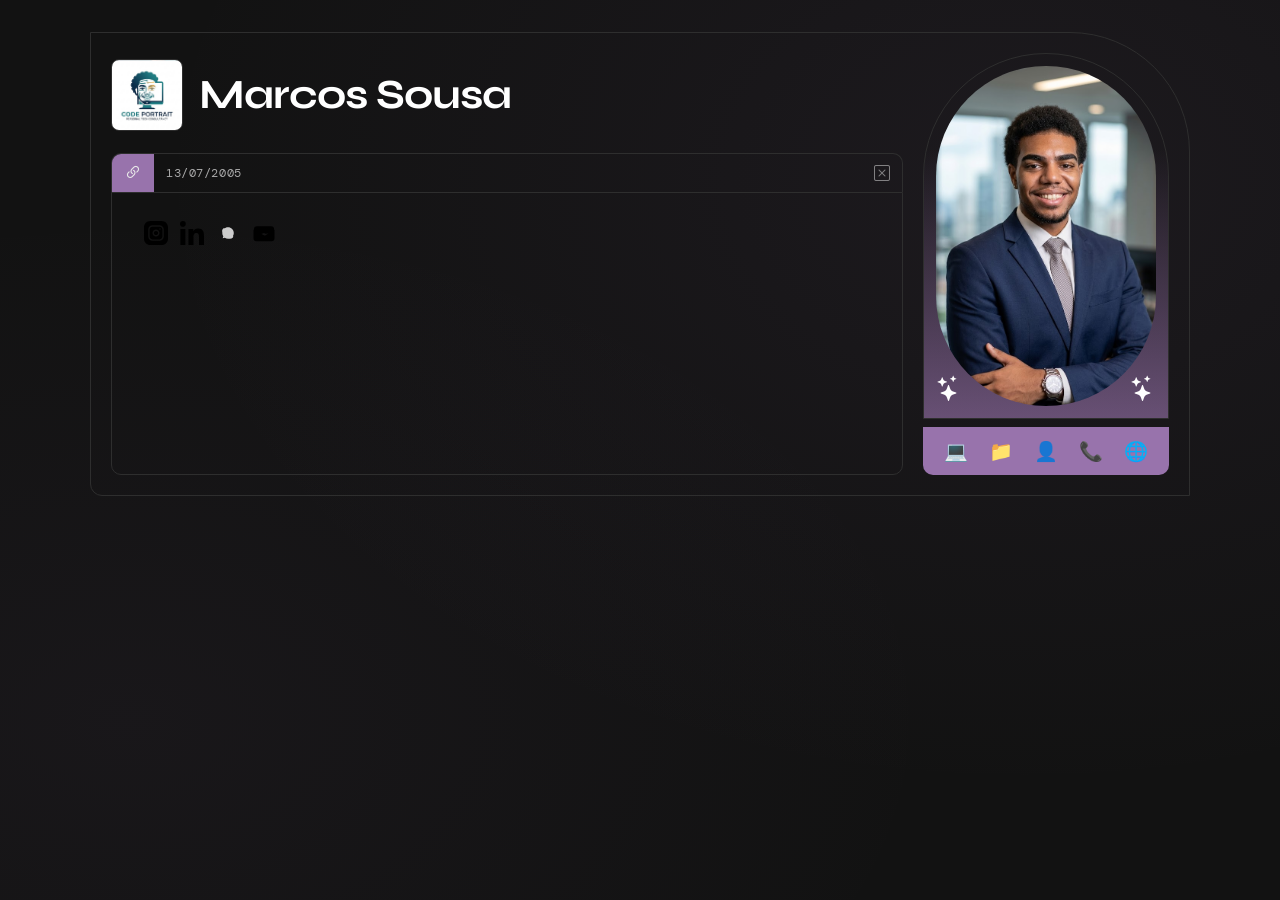
==== commit 9239b250: "Atualizar o contato.html" ====
--- a/contato.html
+++ b/contato.html
@@ -10,7 +10,7 @@
 <article class="post">
     <main>
         <div class="header">
-            <img src="../imagens/unnamed2.jpg" />
+            <img src="unnamed2.jpg" />
             <div class="username">
                 Marcos Sousa
             </div>
@@ -55,7 +55,7 @@
     </main>
     <aside>
         <div class="avatar">
-            <img src="../imagens/unnamed.jpg">
+            <img src="unnamed.jpg">
             <i class="bi bi-stars"></i>
             <i class="bi bi-stars"></i>
             <div class="info">
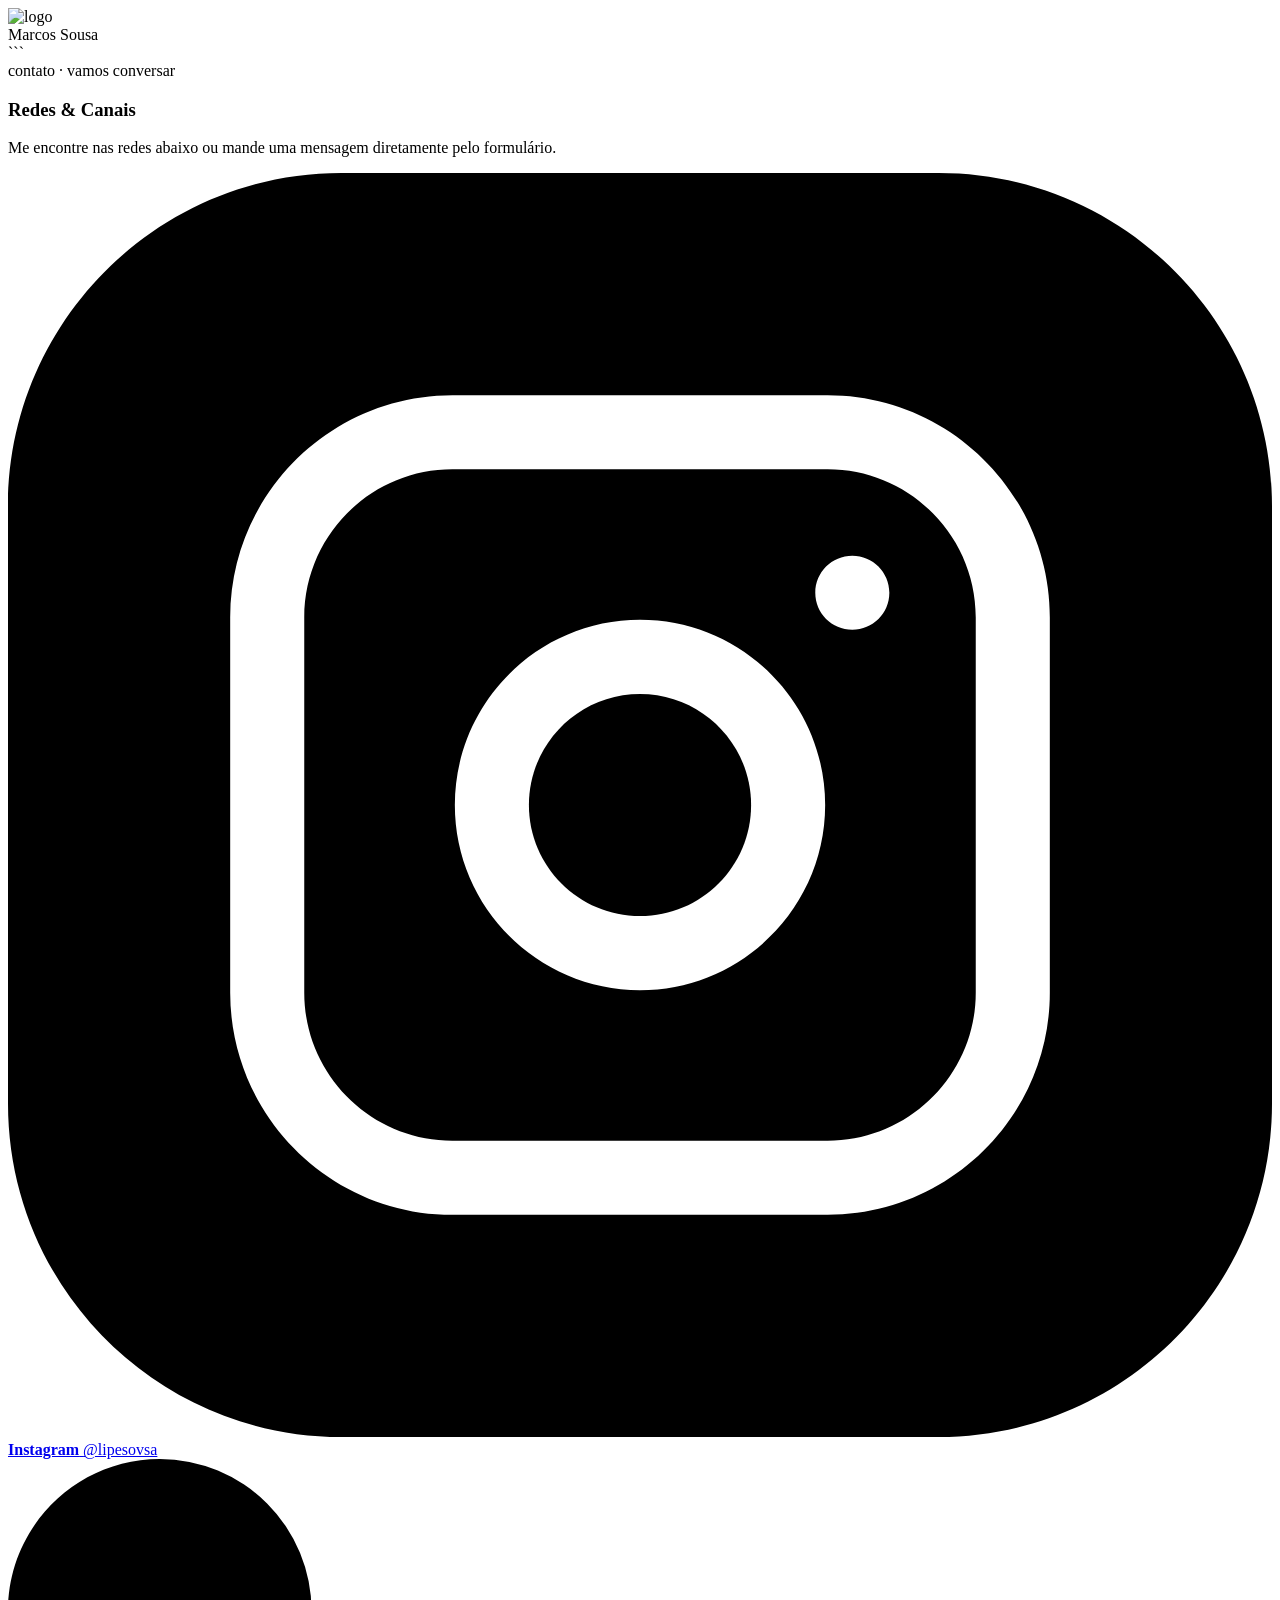
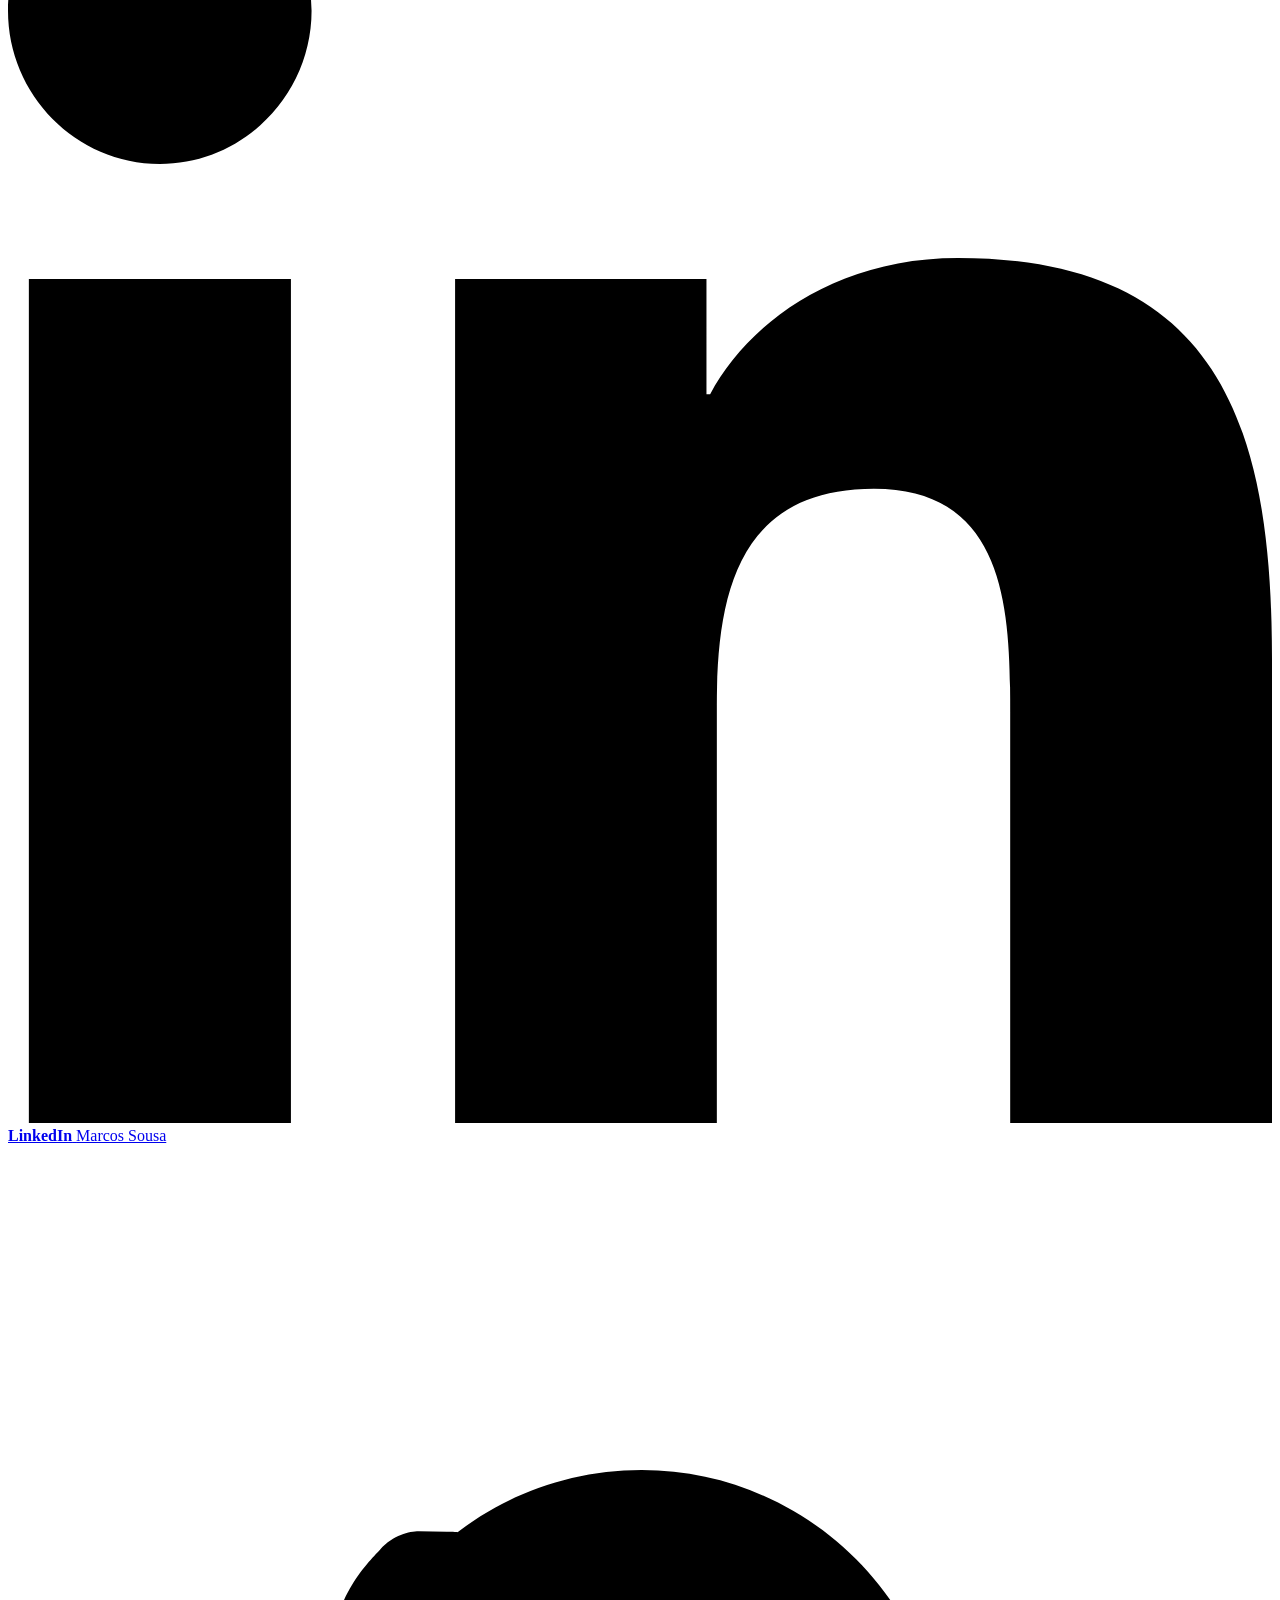
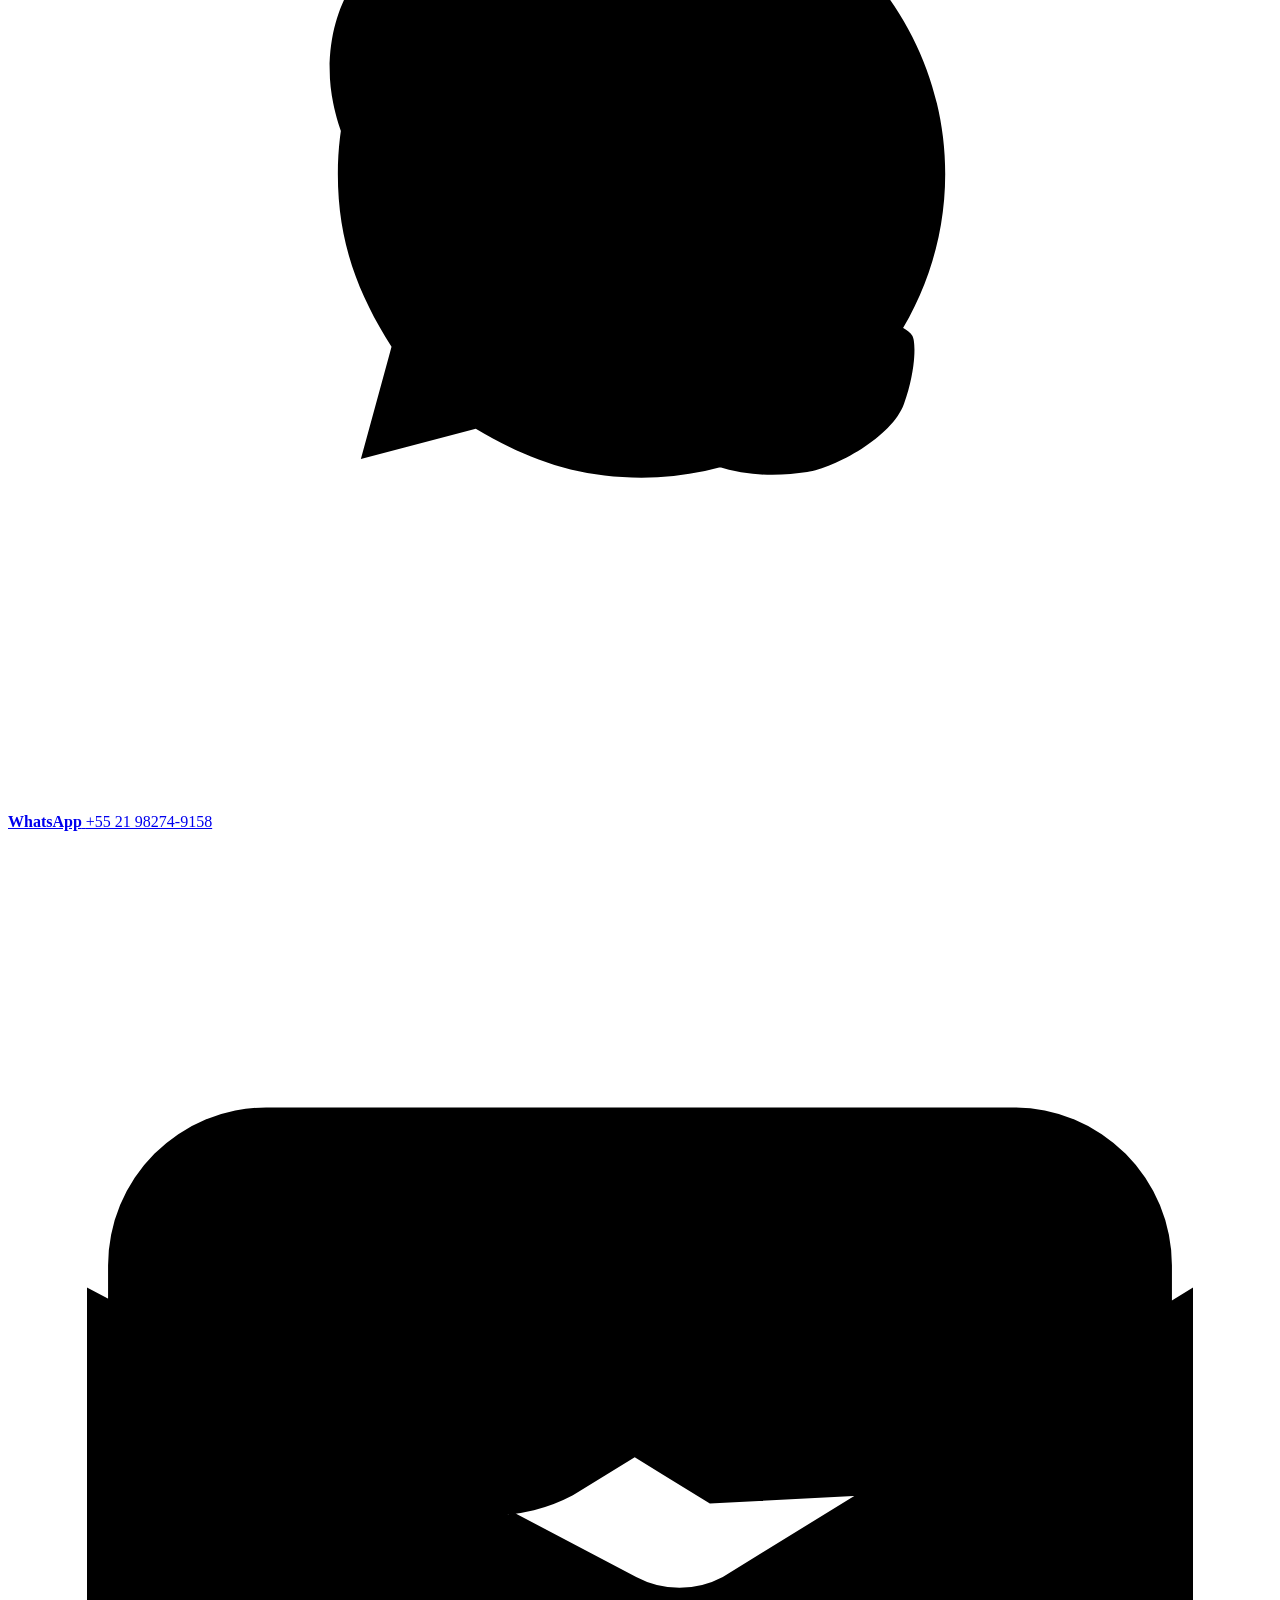
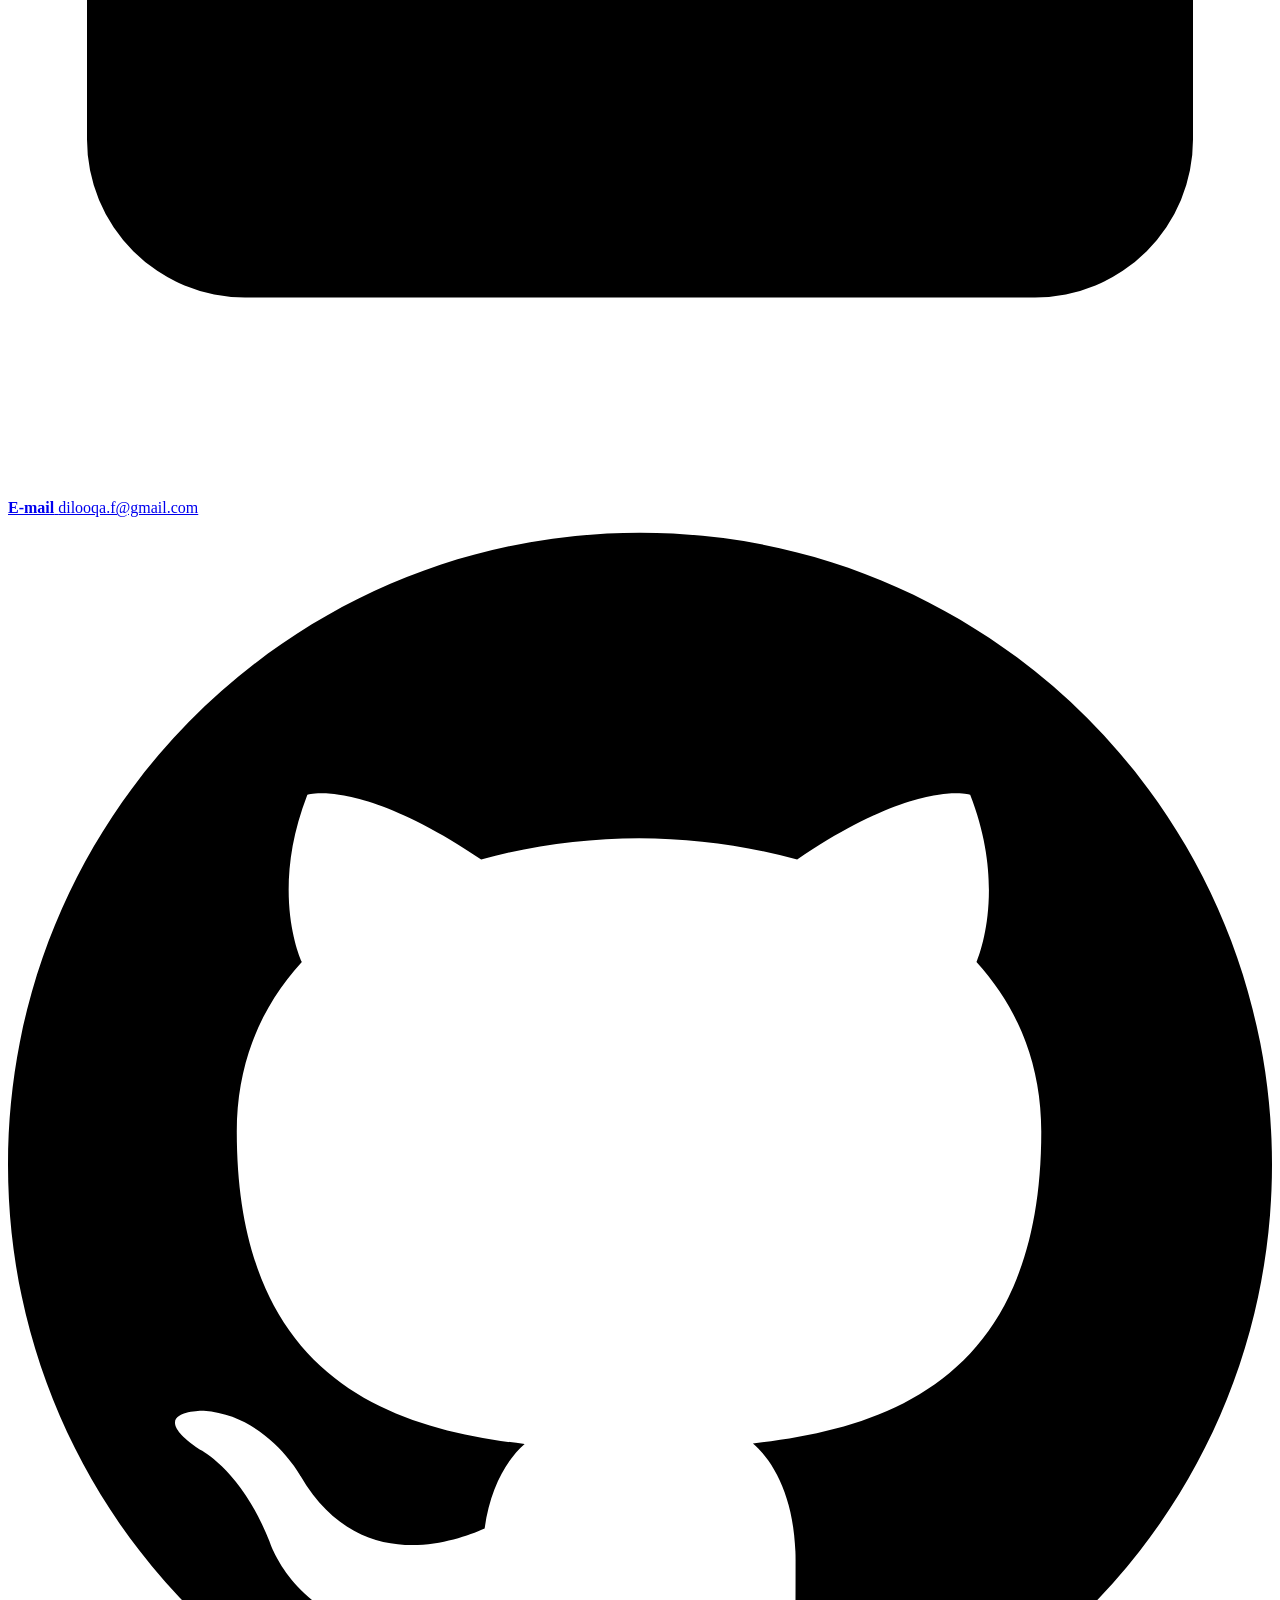
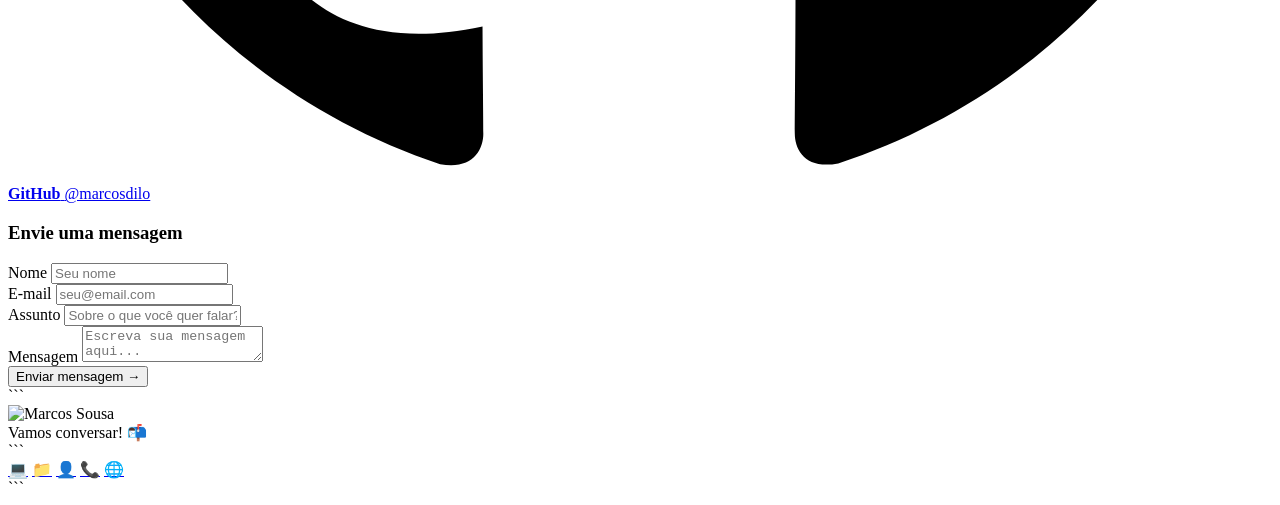
==== commit 8a041e81: "Add files via upload" ====
--- a/contato.html
+++ b/contato.html
@@ -2,73 +2,148 @@
 
 <html lang="pt-br">
 <head>
-    <meta charset="UTF-8">
-    <title>marcos sousa</title>
-    <link rel="stylesheet" href="styleteste.css">
+  <meta charset="UTF-8">
+  <meta name="viewport" content="width=device-width, initial-scale=1.0">
+  <title>Marcos Sousa — Contato</title>
+  <link rel="stylesheet" href="../css/styleteste.css">
 </head>
 <body>
+
 <article class="post">
-    <main>
-        <div class="header">
-            <img src="unnamed2.jpg" />
-            <div class="username">
-                Marcos Sousa
-            </div>
-        </div>
-        <div class="post-actions">
-            <div class="link">
-                <i class="bi bi-link-45deg"></i>
-            </div>
-            <div class="fecha">
-                13/07/2005
-            </div>
-            <div class="post-buttons">
-                <i class="bi bi-x-square"></i>
-            </div>
-        </div>
-        <div class="post-content">
-            <div class="card-social">
-                <a href="https://www.instagram.com/lipesovsa/" target="_blank">
-                    <svg viewBox="0 0 512 512" xmlns="http://www.w3.org/2000/svg" width="24">
-                        <path d="M301 256c0 24.852-20.148 45-45 45s-45-20.148-45-45 20.148-45 45-45 45 20.148 45 45zm0 0" />
-                        <path d="M332 120H180c-33.086 0-60 26.914-60 60v152c0 33.086 26.914 60 60 60h152c33.086 0 60-26.914 60-60V180c0-33.086-26.914-60-60-60zm-76 211c-41.355 0-75-33.645-75-75s33.645-75 75-75 75 33.645 75 75-33.645 75-75 75zm86-146c-8.285 0-15-6.715-15-15s6.715-15 15-15 15 6.715 15 15-6.715 15-15 15zm0 0" />
-                        <path d="M377 0H135C60.562 0 0 60.563 0 135v242c0 74.438 60.563 135 135 135h242c74.438 0 135-60.563 135-135V135C512 60.562 451.437 0 377 0zm45 332c0 49.625-40.375 90-90 90H180c-49.625 0-90-40.375-90-90V180c0-49.625 40.375-90 90-90h152c49.625 0 90 40.375 90 90zm0 0" />
-                    </svg>
-                </a>
-                <a href="https://www.linkedin.com/in/marcos-sousa-701b71306" target="_blank">
-                    <svg viewBox="0 0 24 24" xmlns="http://www.w3.org/2000/svg" width="24">
-                        <path d="M23.994 24v-.001H24v-8.802c0-4.306-.927-7.623-5.961-7.623-2.42 0-4.044 1.328-4.707 2.587h-.07V7.976H8.489v16.023h4.97v-7.934c0-2.089.396-4.109 2.983-4.109 2.549 0 2.587 2.384 2.587 4.243V24zM.396 7.977h4.976V24H.396zM2.882 0C1.291 0 0 1.291 0 2.882s1.291 2.909 2.882 2.909 2.882-1.318 2.882-2.909A2.884 2.884 0 002.882 0z" />
-                    </svg>
-                </a>
-                <a href="https://wa.me/5521982749158" target="_blank">
-                    <svg viewBox="0 0 24 24" xmlns="http://www.w3.org/2000/svg" width="24">
-                        <path fill="currentColor" d="M12.031 6.172c-3.181 0-5.767 2.586-5.768 5.766-.001 1.298.38 2.27 1.019 3.287l-.582 2.128 2.182-.573c.978.58 1.911.928 3.145.929 3.178 0 5.767-2.587 5.768-5.766 0-3.18-2.587-5.771-5.764-5.771zm3.392 8.244c-.144.405-.837.774-1.17.824-.299.045-.677.063-1.092-.069-.252-.08-1.557-.594-2.656-1.571-.845-.752-1.365-1.631-1.527-1.91-.163-.28-.017-.432.124-.573.125-.127.28-.329.42-.494.13-.153.177-.258.265-.431.088-.171.043-.321-.021-.453-.066-.131-.588-1.417-.806-1.944-.211-.51-.43-.442-.626-.452l-.534-.007c-.183 0-.482.069-.733.344-.251.275-.959.937-.959 2.285 0 1.347.98 2.646 1.116 2.828.137.182 1.928 2.945 4.671 4.127.652.28 1.162.448 1.559.574.655.208 1.25.179 1.721.108.524-.077 1.611-.659 1.838-1.295.227-.635.227-1.181.158-1.295-.069-.115-.253-.183-.538-.325z"/>
-                    </svg>
-                </a>
-                <a href="mailto:dilooqa.f@gmail.com">
-                    <svg xmlns="http://www.w3.org/2000/svg" viewBox="0 0 24 24" width="24">
-                        <path d="M1.5 8.67v8.58a3 3 0 0 0 3 3h15a3 3 0 0 0 3-3V8.67l-8.928 5.493a1.75 1.75 0 0 1-1.644 0L1.5 8.67ZM16.326 12.614 22.1 9.066V8.25a3 3 0 0 0-3-3H4.9a3 3 0 0 0-3 3v.816l5.774 3.548a3.25 3.25 0 0 0 3.052 0l1.174-.722.56.344.866.533Z"/>
-                    </svg>
-                </a>
-            </div>
-        </div>
-    </main>
-    <aside>
-        <div class="avatar">
-            <img src="unnamed.jpg">
-            <i class="bi bi-stars"></i>
-            <i class="bi bi-stars"></i>
-            <div class="info">
-            </div>
-        </div>
-        <div class="contact">
-            <a href="index.html"> &#128187 </a>
-            <a href="projetos.html"> &#x1F4C1 </a>
-            <a href="sobre.html"> &#128100 </a>
-            <a href="contato.html"> &#128222 </a>
-            <a href="novidade.html"> &#127760 </a>
-        </div>
-    </aside>
+
+  <main>
+    <div class="header">
+      <img src="../imagens/unnamed2.jpg" alt="logo" />
+      <div class="username">Marcos <span>Sousa</span></div>
+    </div>
+
+```
+<div class="post-actions">
+  <div class="link"><i class="bi bi-envelope-fill"></i></div>
+  <div class="fecha">contato · vamos conversar</div>
+  <div class="post-buttons"><i class="bi bi-three-dots"></i></div>
+</div>
+
+<div class="post-content">
+
+  <h3>Redes &amp; Canais</h3>
+  <p>Me encontre nas redes abaixo ou mande uma mensagem diretamente pelo formulário.</p>
+
+  <div class="card-social">
+
+    <a class="social-item" href="https://www.instagram.com/lipesovsa/" target="_blank">
+      <svg viewBox="0 0 512 512" xmlns="http://www.w3.org/2000/svg">
+        <path d="M301 256c0 24.852-20.148 45-45 45s-45-20.148-45-45 20.148-45 45-45 45 20.148 45 45zm0 0"/>
+        <path d="M332 120H180c-33.086 0-60 26.914-60 60v152c0 33.086 26.914 60 60 60h152c33.086 0 60-26.914 60-60V180c0-33.086-26.914-60-60-60zm-76 211c-41.355 0-75-33.645-75-75s33.645-75 75-75 75 33.645 75 75-33.645 75-75 75zm86-146c-8.285 0-15-6.715-15-15s6.715-15 15-15 15 6.715 15 15-6.715 15-15 15zm0 0"/>
+        <path d="M377 0H135C60.562 0 0 60.563 0 135v242c0 74.438 60.563 135 135 135h242c74.438 0 135-60.563 135-135V135C512 60.562 451.437 0 377 0zm45 332c0 49.625-40.375 90-90 90H180c-49.625 0-90-40.375-90-90V180c0-49.625 40.375-90 90-90h152c49.625 0 90 40.375 90 90zm0 0"/>
+      </svg>
+      <div class="social-label">
+        <strong>Instagram</strong>
+        <span>@lipesovsa</span>
+      </div>
+    </a>
+
+    <a class="social-item" href="https://www.linkedin.com/in/marcos-sousa-701b71306" target="_blank">
+      <svg viewBox="0 0 24 24" xmlns="http://www.w3.org/2000/svg">
+        <path d="M23.994 24v-.001H24v-8.802c0-4.306-.927-7.623-5.961-7.623-2.42 0-4.044 1.328-4.707 2.587h-.07V7.976H8.489v16.023h4.97v-7.934c0-2.089.396-4.109 2.983-4.109 2.549 0 2.587 2.384 2.587 4.243V24zM.396 7.977h4.976V24H.396zM2.882 0C1.291 0 0 1.291 0 2.882s1.291 2.909 2.882 2.909 2.882-1.318 2.882-2.909A2.884 2.884 0 002.882 0z"/>
+      </svg>
+      <div class="social-label">
+        <strong>LinkedIn</strong>
+        <span>Marcos Sousa</span>
+      </div>
+    </a>
+
+    <a class="social-item" href="https://wa.me/5521982749158" target="_blank">
+      <svg viewBox="0 0 24 24" xmlns="http://www.w3.org/2000/svg">
+        <path d="M12.031 6.172c-3.181 0-5.767 2.586-5.768 5.766-.001 1.298.38 2.27 1.019 3.287l-.582 2.128 2.182-.573c.978.58 1.911.928 3.145.929 3.178 0 5.767-2.587 5.768-5.766 0-3.18-2.587-5.771-5.764-5.771zm3.392 8.244c-.144.405-.837.774-1.17.824-.299.045-.677.063-1.092-.069-.252-.08-1.557-.594-2.656-1.571-.845-.752-1.365-1.631-1.527-1.91-.163-.28-.017-.432.124-.573.125-.127.28-.329.42-.494.13-.153.177-.258.265-.431.088-.171.043-.321-.021-.453-.066-.131-.588-1.417-.806-1.944-.211-.51-.43-.442-.626-.452l-.534-.007c-.183 0-.482.069-.733.344-.251.275-.959.937-.959 2.285 0 1.347.98 2.646 1.116 2.828.137.182 1.928 2.945 4.671 4.127.652.28 1.162.448 1.559.574.655.208 1.25.179 1.721.108.524-.077 1.611-.659 1.838-1.295.227-.635.227-1.181.158-1.295-.069-.115-.253-.183-.538-.325z"/>
+      </svg>
+      <div class="social-label">
+        <strong>WhatsApp</strong>
+        <span>+55 21 98274-9158</span>
+      </div>
+    </a>
+
+    <a class="social-item" href="mailto:dilooqa.f@gmail.com">
+      <svg xmlns="http://www.w3.org/2000/svg" viewBox="0 0 24 24">
+        <path d="M1.5 8.67v8.58a3 3 0 0 0 3 3h15a3 3 0 0 0 3-3V8.67l-8.928 5.493a1.75 1.75 0 0 1-1.644 0L1.5 8.67ZM16.326 12.614 22.1 9.066V8.25a3 3 0 0 0-3-3H4.9a3 3 0 0 0-3 3v.816l5.774 3.548a3.25 3.25 0 0 0 3.052 0l1.174-.722.56.344.866.533Z"/>
+      </svg>
+      <div class="social-label">
+        <strong>E-mail</strong>
+        <span>dilooqa.f@gmail.com</span>
+      </div>
+    </a>
+
+    <a class="social-item" href="https://github.com/marcosdilo" target="_blank">
+      <svg viewBox="0 0 24 24" xmlns="http://www.w3.org/2000/svg">
+        <path d="M12 .297c-6.63 0-12 5.373-12 12 0 5.303 3.438 9.8 8.205 11.385.6.113.82-.258.82-.577 0-.285-.01-1.04-.015-2.04-3.338.724-4.042-1.61-4.042-1.61C4.422 18.07 3.633 17.7 3.633 17.7c-1.087-.744.084-.729.084-.729 1.205.084 1.838 1.236 1.838 1.236 1.07 1.835 2.809 1.305 3.495.998.108-.776.417-1.305.76-1.605-2.665-.3-5.466-1.332-5.466-5.93 0-1.31.465-2.38 1.235-3.22-.135-.303-.54-1.523.105-3.176 0 0 1.005-.322 3.3 1.23.96-.267 1.98-.399 3-.405 1.02.006 2.04.138 3 .405 2.28-1.552 3.285-1.23 3.285-1.23.645 1.653.24 2.873.12 3.176.765.84 1.23 1.91 1.23 3.22 0 4.61-2.805 5.625-5.475 5.92.42.36.81 1.096.81 2.22 0 1.606-.015 2.896-.015 3.286 0 .315.21.69.825.57C20.565 22.092 24 17.592 24 12.297c0-6.627-5.373-12-12-12"/>
+      </svg>
+      <div class="social-label">
+        <strong>GitHub</strong>
+        <span>@marcosdilo</span>
+      </div>
+    </a>
+
+  </div>
+
+<form class="contact-form" action="https://formspree.io/f/mojkogea" method="POST">
+  <h3>Envie uma mensagem</h3>
+
+  <div class="form-row">
+    <div class="form-group">
+      <label>Nome</label>
+      <input type="text" name="nome" placeholder="Seu nome" required>
+    </div>
+
+    <div class="form-group">
+      <label>E-mail</label>
+      <input type="email" name="email" placeholder="seu@email.com" required>
+    </div>
+  </div>
+
+  <div class="form-group">
+    <label>Assunto</label>
+    <input type="text" name="assunto" placeholder="Sobre o que você quer falar?">
+  </div>
+
+  <div class="form-group">
+    <label>Mensagem</label>
+    <textarea name="mensagem" placeholder="Escreva sua mensagem aqui..." required></textarea>
+  </div>
+
+  <input type="hidden" name="_subject" value="Nova mensagem do site!">
+
+  <button class="btn-send" type="submit">
+    Enviar mensagem →
+  </button>
+</form>
+  </div>
+
+</div>
+```
+
+  </main>
+
+  <aside>
+    <div class="avatar">
+      <img src="../imagens/unnamed.jpg" alt="Marcos Sousa">
+      <i class="bi bi-stars"></i>
+      <i class="bi bi-stars"></i>
+      <div class="info">Vamos conversar! 📬</div>
+    </div>
+
+```
+<div class="contact">
+  <a href="../index.html" title="Início">💻</a>
+  <a href="projetos.html" title="Projetos">📁</a>
+  <a href="sobre.html" title="Sobre">👤</a>
+  <a href="contato.html" class="active" title="Contato">📞</a>
+  <a href="novidade.html" title="Novidades">🌐</a>
+</div>
+```
+
+  </aside>
+
 </article>
+
 </body>
 </html>
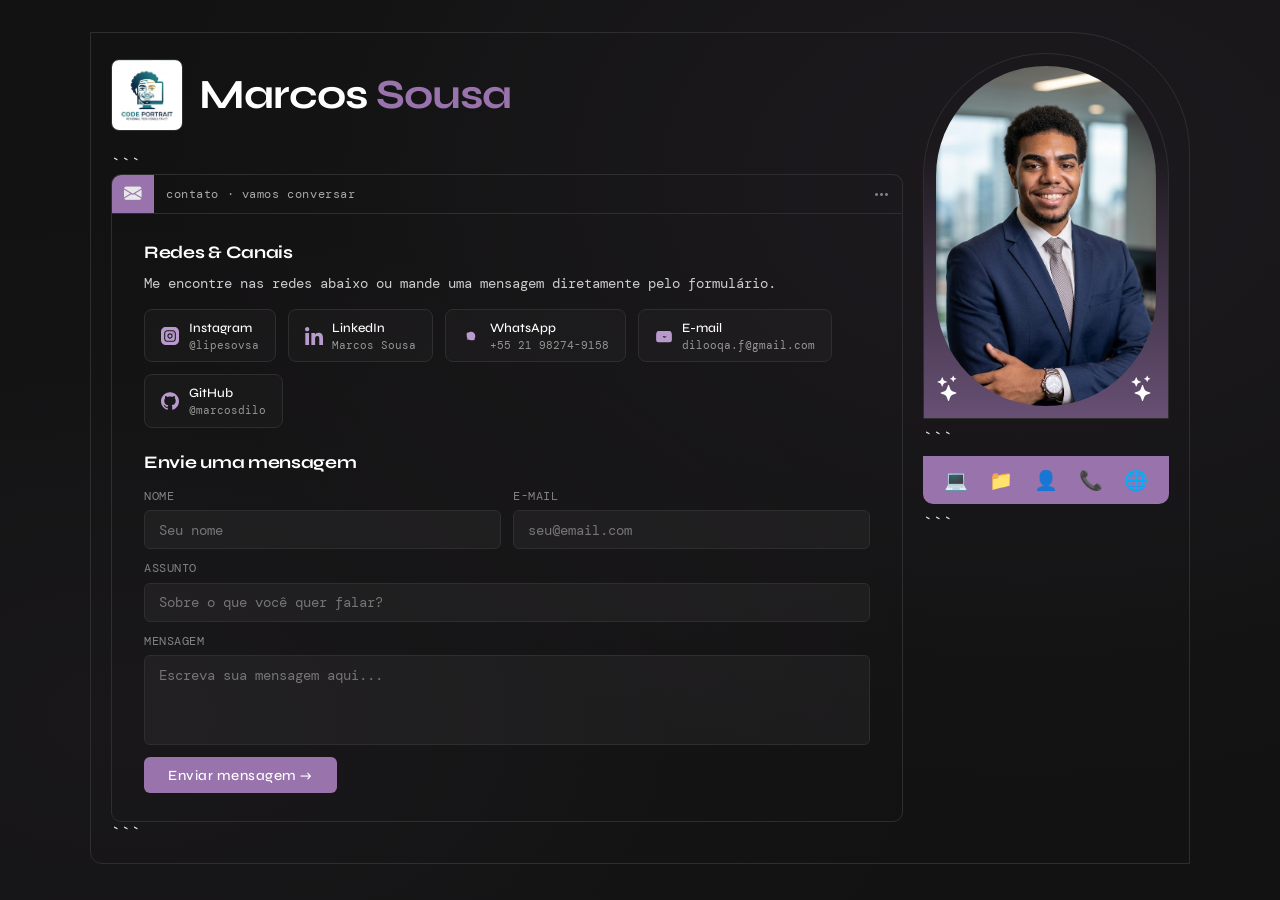
==== commit 678321c8: "Atualizar o contato.html" ====
--- a/contato.html
+++ b/contato.html
@@ -5,7 +5,7 @@
   <meta charset="UTF-8">
   <meta name="viewport" content="width=device-width, initial-scale=1.0">
   <title>Marcos Sousa — Contato</title>
-  <link rel="stylesheet" href="../css/styleteste.css">
+  <link rel="stylesheet" href="styleteste.css">
 </head>
 <body>
 
@@ -13,7 +13,7 @@
 
   <main>
     <div class="header">
-      <img src="../imagens/unnamed2.jpg" alt="logo" />
+      <img src="/unnamed2.jpg" alt="logo" />
       <div class="username">Marcos <span>Sousa</span></div>
     </div>
 
@@ -125,7 +125,7 @@
 
   <aside>
     <div class="avatar">
-      <img src="../imagens/unnamed.jpg" alt="Marcos Sousa">
+      <img src="unnamed.jpg" alt="Marcos Sousa">
       <i class="bi bi-stars"></i>
       <i class="bi bi-stars"></i>
       <div class="info">Vamos conversar! 📬</div>
@@ -133,7 +133,7 @@
 
 ```
 <div class="contact">
-  <a href="../index.html" title="Início">💻</a>
+  <a href="index.html" title="Início">💻</a>
   <a href="projetos.html" title="Projetos">📁</a>
   <a href="sobre.html" title="Sobre">👤</a>
   <a href="contato.html" class="active" title="Contato">📞</a>
--- a/styleteste.css
+++ b/styleteste.css
@@ -0,0 +1,597 @@
+
+@import url('https://fonts.googleapis.com/css2?family=Syne:wght@400;700;800&family=DM+Mono:ital,wght@0,400;0,500;1,400&display=swap');
+@import url('https://cdn.jsdelivr.net/npm/bootstrap-icons@1.11.3/font/bootstrap-icons.min.css');
+
+*, *::before, *::after {
+  box-sizing: border-box;
+}
+
+:root {
+  --acento: #9873AC;
+  --acento-light: #b99acc;
+  --grey: color-mix(in srgb, #121212, white 12%);
+  --grey-light: color-mix(in srgb, #121212, white 20%);
+  --bg: #121212;
+  --text: #e8e8e8;
+  --f-deco: 'Syne', sans-serif;
+  --f-mono: 'DM Mono', monospace;
+}
+
+a, a:visited, a:hover {
+  color: inherit;
+  text-decoration: none;
+}
+
+body {
+  margin: 0;
+  padding: 2rem 1rem;
+  display: flex;
+  justify-content: center;
+  align-items: flex-start;
+  min-height: 100vh;
+  background: var(--bg);
+  background-image:
+    radial-gradient(ellipse at 80% 20%, rgba(152, 115, 172, 0.08) 0%, transparent 60%),
+    radial-gradient(ellipse at 10% 80%, rgba(152, 115, 172, 0.05) 0%, transparent 50%);
+  color: var(--text);
+  font: 1rem var(--f-mono);
+}
+
+
+.post {
+  width: min(90vw, 1100px);
+  height: max-content;
+  margin: 0 auto;
+  display: grid;
+  grid-template-columns: 1fr max-content;
+  gap: 1.25rem;
+  border: 1px solid var(--grey);
+  border-radius: 0 120px 0 12px;
+  padding: 1.25rem;
+  animation: fadeIn .5s ease both;
+}
+
+@keyframes fadeIn {
+  from { opacity: 0; transform: translateY(16px); }
+  to   { opacity: 1; transform: translateY(0); }
+}
+
+
+main {
+  display: flex;
+  flex-direction: column;
+  min-width: 0;
+}
+
+.header {
+  width: 100%;
+  display: flex;
+  align-items: center;
+  gap: 1rem;
+  height: 100px;
+  padding: 0 1rem 1rem 0;
+}
+
+.header img {
+  object-fit: cover;
+  aspect-ratio: 1 / 1;
+  height: 72px;
+  border-radius: 8px;
+  border: 1px solid var(--grey);
+}
+
+.username {
+  font: 700 2.6rem var(--f-deco);
+  color: white;
+  letter-spacing: -1px;
+  line-height: 1;
+}
+
+.username span {
+  color: var(--acento);
+}
+
+
+.post-actions {
+  width: 100%;
+  display: flex;
+  align-items: center;
+  gap: .75rem;
+  border: 1px solid var(--grey);
+  border-bottom: 0;
+  border-radius: 10px 10px 0 0;
+  overflow: clip;
+}
+
+.post-actions .link {
+  padding: .5rem .75rem;
+  background: var(--acento);
+  display: flex;
+  align-items: center;
+  font-size: 1.1rem;
+}
+
+.post-actions .fecha {
+  flex-grow: 1;
+  font: .72rem var(--f-mono);
+  opacity: .7;
+  letter-spacing: .05em;
+}
+
+.post-actions .post-buttons {
+  padding: 0 .75rem;
+  font-size: 1rem;
+  opacity: .5;
+}
+
+
+.post-content {
+  border: 1px solid var(--grey);
+  text-align: justify;
+  line-height: 160%;
+  padding: 1.75rem 2rem;
+  flex: 1;
+  border-radius: 0 0 10px 10px;
+  font-size: .9rem;
+  color: #ccc;
+}
+
+.post-content p {
+  margin: 0 0 1em;
+}
+
+.post-content h3 {
+  font: 700 1.1rem var(--f-deco);
+  color: white;
+  margin: 1.5em 0 .5em;
+  letter-spacing: -.3px;
+}
+
+.post-content h3:first-child {
+  margin-top: 0;
+}
+
+
+aside {
+  display: grid;
+  justify-content: center;
+  align-content: start;
+  gap: .5rem;
+}
+
+
+.avatar {
+  --avw: 220px;
+  --avh: 340px;
+  overflow: clip;
+  width: max-content;
+  height: max-content;
+  border-radius: 200px 200px 0 0;
+  border: 1px solid var(--grey);
+  padding: .75rem;
+  position: relative;
+  transition: all .5s ease-in-out;
+}
+
+.avatar::before {
+  content: "";
+  width: 100%;
+  height: 170%;
+  position: absolute;
+  top: -25%;
+  left: 0;
+  background: linear-gradient(transparent 30%, var(--acento));
+  border-radius: 200px 200px 0 0;
+  transition: all .5s ease-in-out;
+}
+
+.avatar img {
+  transition: all .5s ease-in-out;
+  position: relative;
+  object-fit: cover;
+  width: var(--avw);
+  height: var(--avh);
+  border-radius: 200px;
+  display: block;
+}
+
+.avatar .info {
+  transition: all .8s ease-in-out;
+  position: absolute;
+  color: white;
+  top: 0;
+  width: var(--avw);
+  height: var(--avh);
+  display: flex;
+  justify-content: center;
+  align-items: center;
+  filter: blur(10px);
+  opacity: 0;
+  font: 700 1rem var(--f-deco);
+  text-align: center;
+  padding: 1rem;
+}
+
+.avatar .bi-stars {
+  transition: all .5s ease-in-out;
+  position: absolute;
+  font-size: 1.6rem;
+  color: white;
+  opacity: 1;
+  z-index: 2;
+}
+
+.avatar .bi-stars:first-of-type {
+  bottom: .75rem;
+  right: .75rem;
+}
+
+.avatar .bi-stars:last-of-type {
+  bottom: .75rem;
+  left: .75rem;
+}
+
+.avatar:hover::before {
+  top: -60%;
+}
+
+.avatar:hover img {
+  border-radius: 200px 200px 0 0;
+  filter: brightness(15%);
+}
+
+.avatar:hover .info {
+  opacity: 1;
+  filter: blur(0);
+}
+
+.avatar:hover .bi-stars {
+  opacity: 0;
+}
+
+
+
+.contact {
+  width: 100%;
+  background: var(--acento);
+  padding: .5rem .75rem;
+  color: white;
+  display: flex;
+  justify-content: space-around;
+  border-radius: 0 0 10px 10px;
+  gap: .25rem;
+}
+
+.contact a {
+  transition: all .3s ease-in-out;
+  font-size: 1.2rem;
+  display: flex;
+  align-items: center;
+  justify-content: center;
+  width: 32px;
+  height: 32px;
+  border-radius: 6px;
+}
+
+.contact a:hover {
+  transform: scale(1.25);
+  background: rgba(255,255,255,.15);
+}
+
+.contact a:active {
+  transform: scale(0.9);
+  background: rgba(255,255,255,0.3);
+}
+
+
+.card-social {
+  display: flex;
+  flex-wrap: wrap;
+  gap: .75rem;
+  margin-bottom: 1.5rem;
+}
+
+.social-item {
+  display: flex;
+  align-items: center;
+  gap: .6rem;
+  padding: .6rem 1rem;
+  border: 1px solid var(--grey);
+  border-radius: 8px;
+  font-size: .85rem;
+  transition: all .3s ease;
+  background: rgba(255,255,255,.02);
+  text-decoration: none;
+  color: var(--text);
+}
+
+.social-item:hover {
+  border-color: var(--acento);
+  background: rgba(152,115,172,.1);
+  transform: translateY(-2px);
+}
+
+.social-item svg {
+  fill: var(--acento-light);
+  width: 18px;
+  height: 18px;
+  flex-shrink: 0;
+}
+
+.social-item .social-label {
+  display: flex;
+  flex-direction: column;
+  gap: 2px;
+}
+
+.social-item .social-label strong {
+  font: 500 .8rem var(--f-deco);
+  color: white;
+}
+
+.social-item .social-label span {
+  font: .7rem var(--f-mono);
+  opacity: .6;
+}
+
+.contact-form {
+  display: flex;
+  flex-direction: column;
+  gap: .75rem;
+  margin-top: 1.5rem;
+}
+
+.contact-form h3 {
+  font: 700 1.1rem var(--f-deco);
+  color: white;
+  margin: 0 0 .25rem;
+}
+
+.form-row {
+  display: grid;
+  grid-template-columns: 1fr 1fr;
+  gap: .75rem;
+}
+
+.form-group {
+  display: flex;
+  flex-direction: column;
+  gap: .4rem;
+}
+
+.form-group label {
+  font: .72rem var(--f-mono);
+  opacity: .6;
+  letter-spacing: .05em;
+  text-transform: uppercase;
+}
+
+.form-group input,
+.form-group textarea {
+  background: rgba(255,255,255,.04);
+  border: 1px solid var(--grey);
+  border-radius: 6px;
+  padding: .6rem .85rem;
+  color: white;
+  font: .88rem var(--f-mono);
+  outline: none;
+  transition: border-color .3s;
+  resize: none;
+}
+
+.form-group input:focus,
+.form-group textarea:focus {
+  border-color: var(--acento);
+}
+
+.form-group textarea {
+  height: 90px;
+}
+
+.btn-send {
+  align-self: flex-start;
+  background: var(--acento);
+  color: white;
+  border: none;
+  padding: .6rem 1.5rem;
+  border-radius: 6px;
+  font: 500 .88rem var(--f-deco);
+  cursor: pointer;
+  letter-spacing: .5px;
+  transition: all .3s ease;
+}
+
+.btn-send:hover {
+  background: var(--acento-light);
+  transform: translateY(-1px);
+}
+
+
+
+.skills-grid {
+  display: flex;
+  flex-wrap: wrap;
+  gap: .4rem;
+  margin: .75rem 0 1.25rem;
+}
+
+.skill-tag {
+  font: .75rem var(--f-mono);
+  padding: .25rem .65rem;
+  border: 1px solid var(--grey-light);
+  border-radius: 4px;
+  color: var(--acento-light);
+  background: rgba(152,115,172,.07);
+  letter-spacing: .03em;
+}
+
+.timeline {
+  position: relative;
+  padding-left: 1.25rem;
+  margin: .5rem 0 1.25rem;
+}
+
+.timeline::before {
+  content: "";
+  position: absolute;
+  left: 0;
+  top: 6px;
+  bottom: 6px;
+  width: 1px;
+  background: linear-gradient(var(--acento), transparent);
+}
+
+.timeline-item {
+  position: relative;
+  margin-bottom: 1rem;
+}
+
+.timeline-item::before {
+  content: "";
+  position: absolute;
+  left: -1.4rem;
+  top: 6px;
+  width: 6px;
+  height: 6px;
+  border-radius: 50%;
+  background: var(--acento);
+}
+
+.timeline-item .year {
+  font: 500 .72rem var(--f-mono);
+  color: var(--acento-light);
+  letter-spacing: .08em;
+  margin-bottom: .2rem;
+}
+
+.timeline-item p {
+  margin: 0;
+  font-size: .88rem;
+  line-height: 150%;
+}
+
+
+
+.projects-grid {
+  display: grid;
+  grid-template-columns: repeat(auto-fill, minmax(220px, 1fr));
+  gap: 1rem;
+  margin-top: .5rem;
+}
+
+.project-card {
+  border: 1px solid var(--grey);
+  border-radius: 10px;
+  padding: 1rem;
+  background: rgba(255,255,255,.02);
+  display: flex;
+  flex-direction: column;
+  gap: .5rem;
+  transition: all .3s ease;
+}
+
+.project-card:hover {
+  border-color: var(--acento);
+  background: rgba(152,115,172,.06);
+  transform: translateY(-3px);
+}
+
+.project-card .proj-icon {
+  font-size: 1.5rem;
+}
+
+.project-card .proj-title {
+  font: 700 .95rem var(--f-deco);
+  color: white;
+}
+
+.project-card .proj-desc {
+  font-size: .8rem;
+  line-height: 150%;
+  opacity: .7;
+  flex: 1;
+}
+
+.project-card .proj-tags {
+  display: flex;
+  flex-wrap: wrap;
+  gap: .3rem;
+  margin-top: .25rem;
+}
+
+.project-card .proj-tag {
+  font: .68rem var(--f-mono);
+  padding: .15rem .45rem;
+  border-radius: 3px;
+  background: rgba(152,115,172,.15);
+  color: var(--acento-light);
+}
+
+
+
+.noticia {
+  border-bottom: 1px solid var(--grey);
+  padding: 1rem 0;
+  transition: background .3s;
+}
+
+.noticia:last-child {
+  border-bottom: 0;
+  padding-bottom: 0;
+}
+
+.noticia .noticia-tag {
+  display: inline-block;
+  font: .68rem var(--f-mono);
+  text-transform: uppercase;
+  letter-spacing: .08em;
+  color: var(--acento-light);
+  margin-bottom: .4rem;
+}
+
+.noticia h4 {
+  font: 700 1rem var(--f-deco);
+  color: white;
+  margin: 0 0 .35rem;
+  line-height: 1.3;
+}
+
+.noticia p {
+  font-size: .85rem;
+  line-height: 155%;
+  opacity: .75;
+  margin: 0;
+}
+
+.noticia .noticia-date {
+  font: .7rem var(--f-mono);
+  opacity: .45;
+  margin-top: .4rem;
+}
+
+
+@media (max-width: 700px) {
+  .post {
+    grid-template-columns: 1fr;
+    border-radius: 12px;
+  }
+
+  aside {
+    order: -1;
+    grid-template-columns: auto 1fr;
+    align-items: start;
+  }
+
+  .avatar {
+    --avw: 100px;
+    --avh: 150px;
+  }
+
+  .form-row {
+    grid-template-columns: 1fr;
+  }
+
+  .projects-grid {
+    grid-template-columns: 1fr;
+  }
+}
